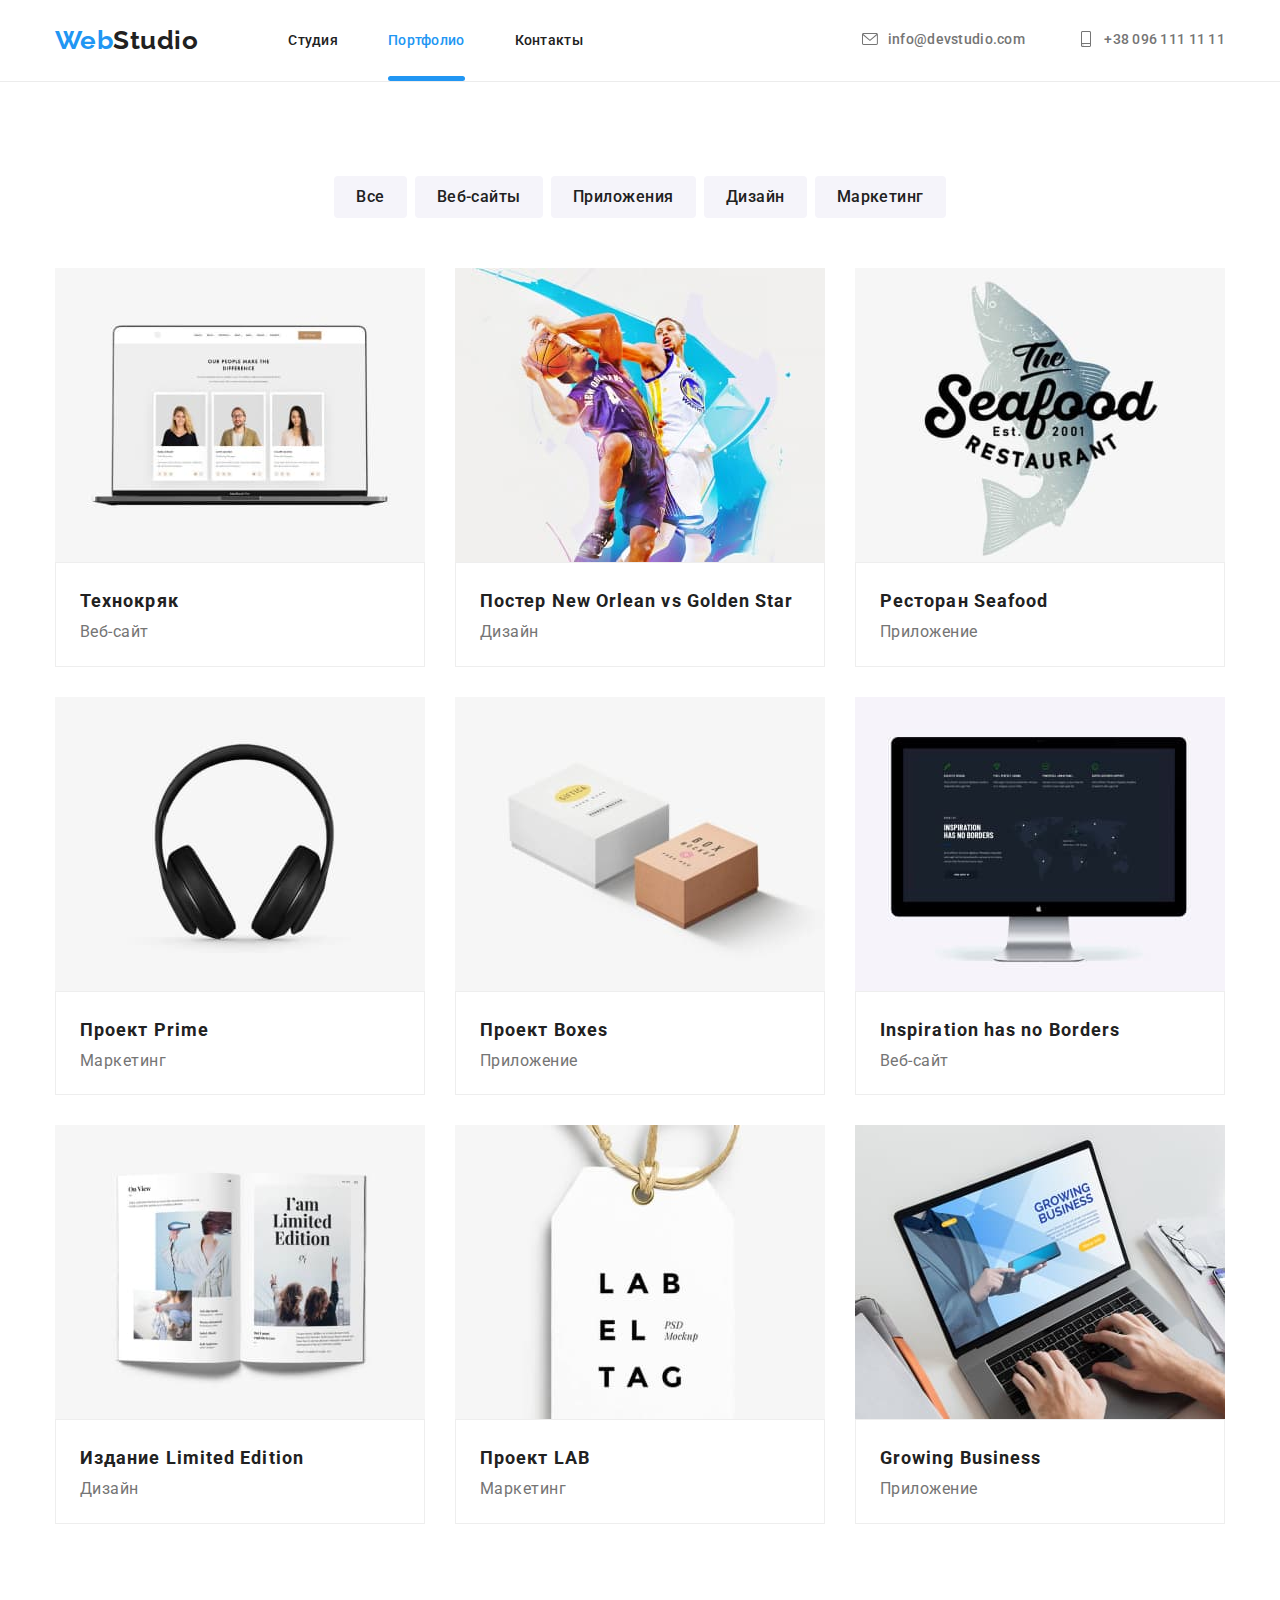
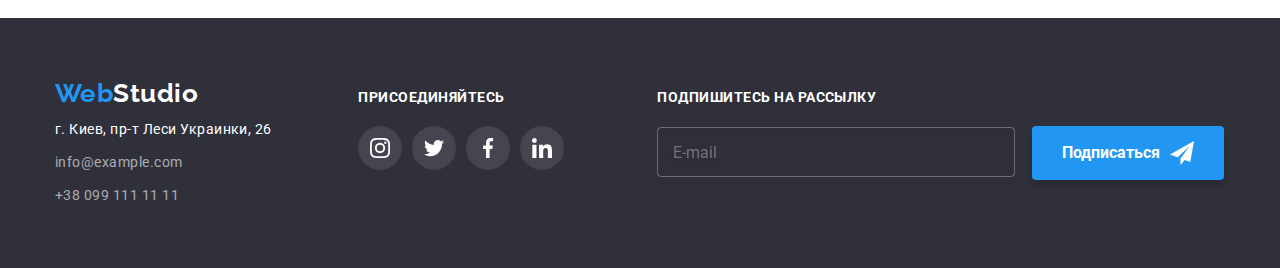
==== portfolio.html @ 8d682a28 "added files from hm-07" ====
<!DOCTYPE html>
<html lang="ru">
  <head>
    <meta charset="UTF-8" />
    <meta name="viewport" content="width=device-width, initial-scale=1.0" />
    <title>Портфолио</title>
    <link rel="stylesheet" href="https://cdnjs.cloudflare.com/ajax/libs/modern-normalize/1.0.0/modern-normalize.css" />
    <link
      href="https://fonts.googleapis.com/css2?family=Raleway:wght@700&family=Roboto:wght@400;500;700;900&display=swap"
      rel="stylesheet"
    />
    <link rel="stylesheet" href="./css/portfolio.min.css" />
  </head>
  <body>
    <!--HEADER-->
    <header class="header">
      <div class="container">
        <nav class="nav">
          <a class="logo link" href="./index.html" aria-label="WebStudio">
            <span class="logo-web" lang="en">Web</span><span class="logo-studio-dark" lang="en">Studio</span></a
          >
          <ul class="nav-list">
            <li class="nav-list-item list"><a class="nav-list-link link" href="./index.html">Студия</a></li>
            <li class="nav-list-item list">
              <a class="nav-list-link link streampage" href="./portfolio.html">Портфолио</a>
            </li>
            <li class="nav-list-item list"><a class="nav-list-link link" href="">Контакты</a></li>
          </ul>
        </nav>
        <address class="address">
          <a class="header-address-link link" href="mailto:info@devstudio.com"
            ><svg class="address-icon">
              <use href="./images/sprite.svg#envelope"></use>
            </svg>
            info@devstudio.com
          </a>
          <a class="header-address-link link" href="tel:+380961111111">
            <svg class="address-icon">
              <use href="./images/sprite.svg#smartphone"></use>
            </svg>
            +38 096 111 11 11
          </a>
        </address>
      </div>
    </header>
    <!--MAIN-->
    <main>
      <section class="projects section">
        <div class="container">
          <h1 class="hidden">Projects-main</h1>
          <h2 class="hidden">Project-btns</h2>
          <ul class="projects-filter-list">
            <li class="projects-btn-list-item list"><button class="projects-btn">Все</button></li>
            <li class="projects-btn-list-item list"><button class="projects-btn">Веб-сайты</button></li>
            <li class="projects-btn-list-item list"><button class="projects-btn">Приложения</button></li>
            <li class="projects-btn-list-item list"><button class="projects-btn">Дизайн</button></li>
            <li class="projects-btn-list-item list"><button class="projects-btn">Маркетинг</button></li>
          </ul>
          <h2 class="hidden">Projects</h2>
          <ul class="projects-list">
            <li class="projects-list-item list">
              <div class="projects-wrapper">
                <img class="projects-img" src="./images/projects/laptop.jpg" alt="ноутбук с открытым сайтом" width="370" height="294" />
                <p class="projects-overlay">
                  Технокряк это современная площадка распространения коронавируса. Компании используют эту платформу для цифрового шпионажа
                  и атак на защищённые сервера конкурентов
                </p>
              </div>
              <div class="projects-list-description">
                <h3 class="projects-title">Технокряк</h3>
                <p class="projects-text">Веб-сайт</p>
              </div>
            </li>
            <li class="projects-list-item list">
              <div class="projects-wrapper">
                <img
                  class="projects-img"
                  src="./images/projects/poster.jpg"
                  alt="Постер Новый Орлеан против Голдэн Стар"
                  width="370"
                  height="294"
                />
                <p class="projects-overlay">
                  Технокряк это современная площадка распространения коронавируса. Компании используют эту платформу для цифрового шпионажа
                  и атак на защищённые сервера конкурентов
                </p>
              </div>
              <div class="projects-list-description">
                <h3 class="projects-title">Постер <span lang="en">New Orlean vs Golden Star</span></h3>
                <p class="projects-text">Дизайн</p>
              </div>
            </li>
            <li class="projects-list-item list">
              <div class="projects-wrapper">
                <img class="projects-img" src="./images/projects/seafood.jpg" alt="эмблема ресторана" width="370" height="294" />
                <p class="projects-overlay">
                  Технокряк это современная площадка распространения коронавируса. Компании используют эту платформу для цифрового шпионажа
                  и атак на защищённые сервера конкурентов
                </p>
              </div>
              <div class="projects-list-description">
                <h3 class="projects-title">Ресторан <span lang="en">Seafood</span></h3>
                <p class="projects-text">Приложение</p>
              </div>
            </li>
            <li class="projects-list-item list">
              <div class="projects-wrapper">
                <img
                  class="projects-img"
                  src="./images/projects/earphones.jpg"
                  alt="изображение черных наушников"
                  width="370"
                  height="294"
                />
                <p class="projects-overlay">
                  Технокряк это современная площадка распространения коронавируса. Компании используют эту платформу для цифрового шпионажа
                  и атак на защищённые сервера конкурентов
                </p>
              </div>
              <div class="projects-list-description">
                <h3 class="projects-title">Проект <span lang="en">Prime</span></h3>
                <p class="projects-text">Маркетинг</p>
              </div>
            </li>
            <li class="projects-list-item list">
              <div class="projects-wrapper">
                <img class="projects-img" src="./images/projects/boxes.jpg" alt="изображение двух коробочек" width="370" height="294" />
                <p class="projects-overlay">
                  Технокряк это современная площадка распространения коронавируса. Компании используют эту платформу для цифрового шпионажа
                  и атак на защищённые сервера конкурентов
                </p>
              </div>
              <div class="projects-list-description">
                <h3 class="projects-title">Проект <span lang="en">Boxes</span></h3>
                <p class="projects-text">Приложение</p>
              </div>
            </li>
            <li class="projects-list-item list">
              <div class="projects-wrapper">
                <img class="projects-img" src="./images/projects/imac.jpg" alt=" АйМак с открытым сайтом" width="370" height="294" />
                <p class="projects-overlay">
                  Технокряк это современная площадка распространения коронавируса. Компании используют эту платформу для цифрового шпионажа
                  и атак на защищённые сервера конкурентов
                </p>
              </div>
              <div class="projects-list-description">
                <h3 class="projects-title" lang="en">Inspiration has no Borders</h3>
                <p class="projects-text">Веб-сайт</p>
              </div>
            </li>
            <li class="projects-list-item list">
              <div class="projects-wrapper">
                <img
                  class="projects-img"
                  src="./images/projects/magazine.jpg"
                  alt="Журнал лимитированного издания"
                  width="370"
                  height="294"
                />
                <p class="projects-overlay">
                  Технокряк это современная площадка распространения коронавируса. Компании используют эту платформу для цифрового шпионажа
                  и атак на защищённые сервера конкурентов
                </p>
              </div>
              <div class="projects-list-description">
                <h3 class="projects-title">Издание <span lang="en">Limited Edition</span></h3>
                <p class="projects-text">Дизайн</p>
              </div>
            </li>
            <li class="projects-list-item list">
              <div class="projects-wrapper">
                <img class="projects-img" src="./images/projects/lablabel.jpg" alt="этикетка проекта ЛАБ" width="370" height="294" />
                <p class="projects-overlay">
                  Технокряк это современная площадка распространения коронавируса. Компании используют эту платформу для цифрового шпионажа
                  и атак на защищённые сервера конкурентов
                </p>
              </div>
              <div class="projects-list-description">
                <h3 class="projects-title">Проект <span lang="en">LAB</span></h3>
                <p class="projects-text">Маркетинг</p>
              </div>
            </li>
            <li class="projects-list-item list">
              <div class="projects-wrapper">
                <img class="projects-img" src="./images/projects/macbook.jpg" alt="Макбук с рабочим сайтом" width="370" height="294" />
                <p class="projects-overlay">
                  Технокряк это современная площадка распространения коронавируса. Компании используют эту платформу для цифрового шпионажа
                  и атак на защищённые сервера конкурентов
                </p>
              </div>
              <div class="projects-list-description">
                <h3 class="projects-title" lang="en">Growing Business</h3>
                <p class="projects-text">Приложение</p>
              </div>
            </li>
          </ul>
        </div>
      </section>
    </main>
    <!--FOOTER-->
    <footer class="footer">
      <div class="container">
        <div class="contacts-container">
          <a class="logo link" href="./index.html" aria-label="WebStudio"
            ><span class="logo-web" lang="en">Web</span><span class="logo-studio-white" lang="en">Studio</span></a
          >
          <address class="footer-address">
            <a class="maps link" href="https://goo.gl/maps/Md6FdoPtB2Z3rGs89" target="_blank">г. Киев, пр-т Леси Украинки, 26</a>
            <a class="footer-mail-link link" href="mailto:info@example.com">info@example.com</a>
            <a class="footer-tel-link link" href="tel:+380991111111">+38 099 111 11 11</a>
          </address>
        </div>
        <div class="footer-social-container">
          <h3 class="social-list-title">присоединяйтесь</h3>
          <ul class="social-list list">
            <li class="social-list-item">
              <a class="social-list-link link" href="https://www.instagram.com"
                ><svg class="social-icon">
                  <use href="./images/sprite.svg#instagram"></use>
                </svg>
              </a>
            </li>
            <li class="social-list-item">
              <a class="social-list-link link" href="https://twitter.com"
                ><svg class="social-icon">
                  <use href="./images/sprite.svg#twitter"></use>
                </svg>
              </a>
            </li>
            <li class="social-list-item">
              <a class="social-list-link link" href="https://facebook.com"
                ><svg class="social-icon">
                  <use href="./images/sprite.svg#facebook"></use>
                </svg>
              </a>
            </li>
            <li class="social-list-item">
              <a class="social-list-link link" href="https://www.linkedin.com"
                ><svg class="social-icon">
                  <use href="./images/sprite.svg#linkedin"></use>
                </svg>
              </a>
            </li>
          </ul>
        </div>
        <div class="sign-to-news">
          <form class="sign-form" action="#" method="get">
            <label class="sign-label" for="sign-input">Подпишитесь на рассылку</label>
            <input type="email" class="sign-input" name="email" placeholder="E-mail" id="sign-input">
            <button class="sign-btn" type="submit">Подписаться</button></form>
        </div>
      </div>
    </footer>
  </body>
</html>
---- css/portfolio.min.css ----
.visually-hidden{position:absolute !important;clip:rect(1px 1px 1px 1px);clip:rect(1px, 1px, 1px, 1px);padding:0 !important;border:0 !important;height:1px !important;width:1px !important;overflow:hidden}.social-list-link{display:flex;align-items:center;justify-content:center}.footer .contacts-container,.footer-address{display:flex;flex-direction:column}*,*::before,*::after{margin:0;padding:0}body{font-family:"roboto",serif;font-style:normal;letter-spacing:0.03em}.section{padding:94px 0}img{display:block}.list{list-style:none}.link{text-decoration:none}.hidden{display:none}.container{width:1200px;padding:0 15px;margin:0 auto}.header .container{display:flex;align-items:center}.footer .container{display:flex;align-items:baseline}.logo{font-family:"raleway",sans-serif;font-weight:700;font-size:26px;line-height:1.192;margin-right:90px}.logo-web{color:#2196f3}.logo-studio-dark{color:#212121}.logo-studio-white{color:#fff}.footer .logo{margin-bottom:20px}.projects-filter-list{display:flex;justify-content:center;margin-bottom:50px}.projects-btn{font-family:Roboto;font-style:normal;font-weight:500;font-size:16px;line-height:1.625;text-align:center;letter-spacing:0.03em;color:#212121;background-color:#f5f4fa;border-radius:4px;border-color:transparent;padding:6px 20px;transition:background-color 250ms cubic-bezier(0.4, 0, 0.2, 1),color 250ms cubic-bezier(0.4, 0, 0.2, 1);cursor:pointer}.projects-btn:hover,.projects-btn:focus{color:#fff;background-color:#2196f3;box-shadow:0px 3px 1px rgba(0,0,0,0.1),0px 1px 2px rgba(0,0,0,0.08),0px 2px 2px rgba(0,0,0,0.12);border-color:transparent}.projects-btn-list-item:not(:last-child){margin-right:8px}.social-list{display:flex;justify-content:space-between}.social-list-link{width:44px;height:44px;border-radius:50%;transition:background-color 250ms cubic-bezier(0.4, 0, 0.2, 1)}.social-list-link:hover,.social-list-link:focus{background-color:#2196f3}.social-icon{fill:#afb1b8;width:20px;height:20px;transition:fill 250ms cubic-bezier(0.4, 0, 0.2, 1)}.social-list-link:hover .social-icon,.social-list-link:focus .social-icon{fill:#fff}.header{padding:25px 00;border-bottom:1px solid #ececec}.header-address-link{display:inline-flex;align-items:center;color:#757575;transition:color 250ms cubic-bezier(0.4, 0, 0.2, 1)}.header-address-link:first-child{margin-right:50px}.header-address-link:hover,.header-address-link:focus{color:#2196f3}.nav{display:flex;align-items:center}.nav-list{display:flex}.nav-list-link{position:relative;font-weight:500;font-size:14px;line-height:1.142;letter-spacing:0.02em;color:#212121;transition:color 250ms cubic-bezier(0.4, 0, 0.2, 1)}.nav-list-link:hover,.nav-list-link:focus{color:#2196f3}.nav-list-item:not(:last-child){margin-right:50px}.streampage{color:#2196f3}.streampage::after{position:absolute;bottom:-33px;content:"";display:block;height:5px;width:100%;background-color:#2196f3;border-radius:4px}.address{font-style:normal;font-weight:500;font-size:14px;line-height:1.142;letter-spacing:0.02em}.address-icon{fill:#757575;width:16px;height:16px;margin-right:10px;transition:fill 250ms cubic-bezier(0.4, 0, 0.2, 1)}.header-address-link:hover .address-icon,.header-address-link:focus .address-icon{fill:#2196f3}.header .address{margin-left:auto}.projects-list{display:flex;flex-wrap:wrap}.projects-list-item:not(:nth-child(3n+3)){margin-right:30px}.projects-list-item:not(:nth-last-child(-n+3)){margin-bottom:30px}.projects-list-item:hover,.projects-list-item:focus{box-shadow:0px 1px 1px rgba(0,0,0,0.12),0px 4px 4px rgba(0,0,0,0.06),1px 4px 6px rgba(0,0,0,0.16)}.projects-list-description{border:1px solid #eeeeee;box-sizing:border-box;padding:20px 24px;background-color:#fff}.projects-wrapper{position:relative;overflow:hidden}.projects-overlay{position:absolute;left:0;top:0;transform:translatey(100%);width:100%;height:100%;padding:63px 24px;background:rgba(33,150,243,0.9);transition:transform 250ms cubic-bezier(0.4, 0, 0.2, 1);font-weight:400;font-size:18px;line-height:1.55;color:#fff}.projects-list-item:hover .projects-overlay{transform:translatey(0)}.projects-title{font-weight:700;font-size:18px;line-height:2;letter-spacing:0.06em;color:#212121}.projects-text{font-weight:400;font-size:16px;line-height:1.667;color:#757575}.footer{padding:60px 0;background-color:#2f303a}.footer .contacts-container{margin-right:70px}.footer .link:not(:last-child){margin-bottom:9px}.footer-mail-link,.footer-tel-link{font-style:normal;font-weight:400;font-size:14px;line-height:1.714;color:rgba(255,255,255,0.6)}.maps{font-style:normal;font-weight:400;font-size:14px;line-height:1.714;color:#fff}.social-list-title{font-weight:700;font-size:14px;line-height:1.14;text-transform:uppercase;color:#fff;margin-bottom:20px}.footer-social-container .social-list-item:not(:last-child){margin-right:10px}.footer-social-container .social-list-link{background-color:rgba(255,255,255,0.1)}.footer-social-container .social-list-link:hover,.footer-social-container .social-list-link:focus{background-color:#2196f3}.footer-social-container .social-icon{fill:#fff}.sign-to-news{margin-left:93px}.sign-label{margin-bottom:20px;display:block;font-weight:700;font-size:14px;line-height:1.14;text-transform:uppercase;color:#fff}.sign-input{margin-right:12px;padding:15px;width:358px;height:50px;color:#fff;background-color:transparent;border:1px solid rgba(255,255,255,0.3);box-sizing:border-box;filter:drop-shadow(0px 4px 4px rgba(0,0,0,0.15));border-radius:4px}.sign-btn{display:inline-flex;align-items:center;padding:10px 28px;font-weight:700;font-size:16px;line-height:1.87;color:#fff;background:#2196f3;box-shadow:0px 4px 4px rgba(0,0,0,0.15);border-radius:4px;border-color:transparent}.sign-btn::after{margin-left:10px;content:"";display:inline-block;width:24px;height:24px;background-image:url(../images/svg/icon-send.svg);background-repeat:no-repeat;background-position:center;background-size:cover}
/*# sourceMappingURL=portfolio.min.css.map */
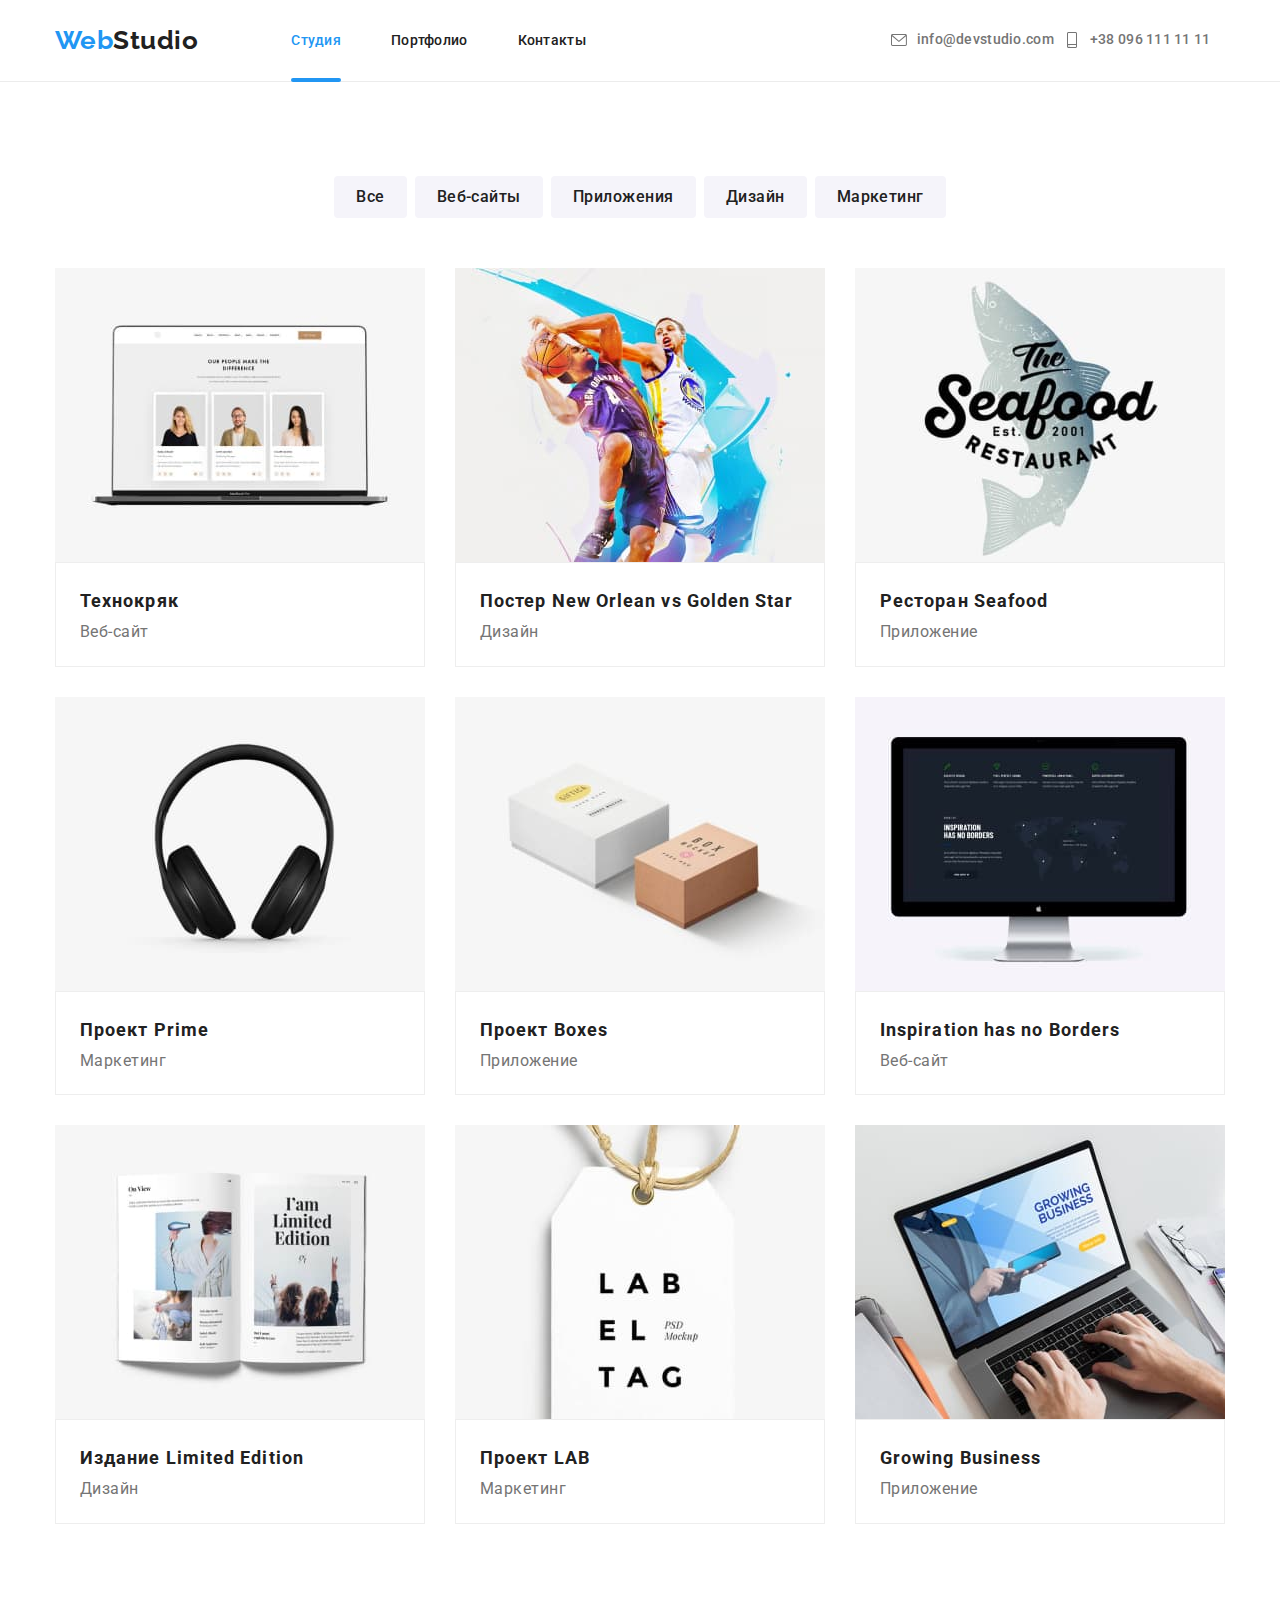
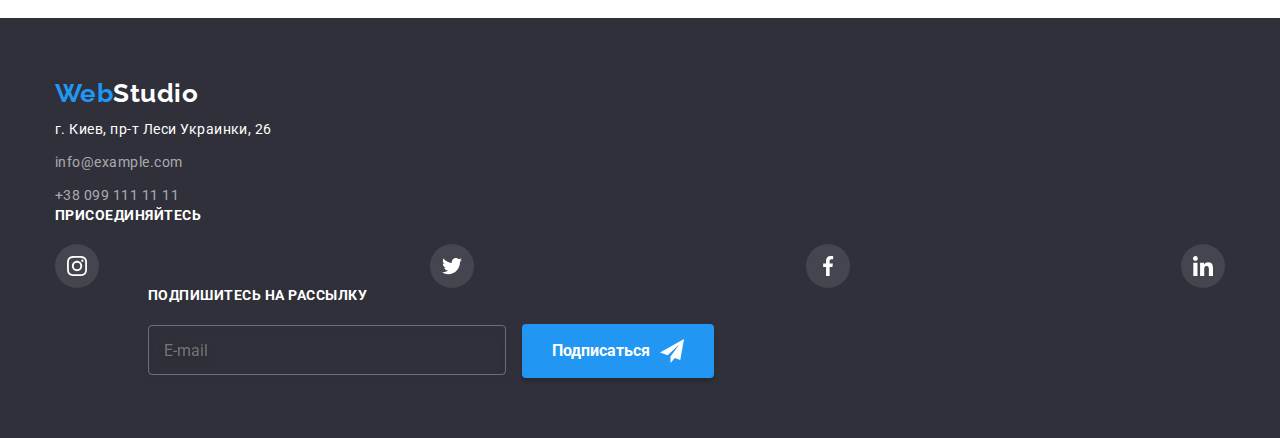
==== commit ee229cce: "header added to the portfolio(changed bg-color + z-index)" ====
--- a/portfolio.html
+++ b/portfolio.html
@@ -15,32 +15,38 @@
     <!--HEADER-->
     <header class="header">
       <div class="container">
-        <nav class="nav">
           <a class="logo link" href="./index.html" aria-label="WebStudio">
-            <span class="logo-web" lang="en">Web</span><span class="logo-studio-dark" lang="en">Studio</span></a
-          >
-          <ul class="nav-list">
-            <li class="nav-list-item list"><a class="nav-list-link link" href="./index.html">Студия</a></li>
-            <li class="nav-list-item list">
-              <a class="nav-list-link link streampage" href="./portfolio.html">Портфолио</a>
-            </li>
-            <li class="nav-list-item list"><a class="nav-list-link link" href="">Контакты</a></li>
-          </ul>
-        </nav>
-        <address class="address">
-          <a class="header-address-link link" href="mailto:info@devstudio.com"
-            ><svg class="address-icon">
-              <use href="./images/sprite.svg#envelope"></use>
+            <span class="logo-web" lang="en">Web</span><span class="logo-studio-dark" lang="en">Studio</span>
+          </a>
+          <button class="menu-button" type="button" data-menu-button>
+            <svg width="24" height="24" aria-label="переключатель мобильного меню">
+              <use class="icon-cross" href="./images/sprite.svg#icon-cros"></use>
+              <use class="icon-burger" href="./images/sprite.svg#icon-burger"></use>
             </svg>
-            info@devstudio.com
-          </a>
-          <a class="header-address-link link" href="tel:+380961111111">
-            <svg class="address-icon">
-              <use href="./images/sprite.svg#smartphone"></use>
-            </svg>
-            +38 096 111 11 11
-          </a>
-        </address>
+          </button>
+          <div class="nav-menu" data-menu>
+            <nav class="nav">
+            <ul class="nav-list">
+              <li class="nav-list-item list"><a class="nav-list-link link streampage" href="./index.html">Студия</a></li>
+              <li class="nav-list-item list"><a class="nav-list-link link" href="./portfolio.html">Портфолио</a></li>
+              <li class="nav-list-item list"><a class="nav-list-link link" href="">Контакты</a></li>
+            </ul>
+          </nav>
+          <address class="address">
+            <a class="header-address-link link" href="mailto:info@devstudio.com"
+              ><svg class="address-icon">
+                <use href="./images/sprite.svg#envelope"></use>
+              </svg>
+              info@devstudio.com
+            </a>
+            <a class="header-address-link link" href="tel:+380961111111">
+              <svg class="address-icon">
+                <use href="./images/sprite.svg#smartphone"></use>
+              </svg>
+              +38 096 111 11 11
+            </a>
+          </address>
+          </div>
       </div>
     </header>
     <!--MAIN-->
@@ -251,5 +257,6 @@
         </div>
       </div>
     </footer>
+    <script src="./js/header-menu.js"></script>
   </body>
 </html>
--- a/css/portfolio.min.css
+++ b/css/portfolio.min.css
@@ -1,2 +1,2 @@
-.visually-hidden{position:absolute !important;clip:rect(1px 1px 1px 1px);clip:rect(1px, 1px, 1px, 1px);padding:0 !important;border:0 !important;height:1px !important;width:1px !important;overflow:hidden}.social-list-link{display:flex;align-items:center;justify-content:center}.footer .contacts-container,.footer-address{display:flex;flex-direction:column}*,*::before,*::after{margin:0;padding:0}body{font-family:"roboto",serif;font-style:normal;letter-spacing:0.03em}.section{padding:94px 0}img{display:block}.list{list-style:none}.link{text-decoration:none}.hidden{display:none}.container{width:1200px;padding:0 15px;margin:0 auto}.header .container{display:flex;align-items:center}.footer .container{display:flex;align-items:baseline}.logo{font-family:"raleway",sans-serif;font-weight:700;font-size:26px;line-height:1.192;margin-right:90px}.logo-web{color:#2196f3}.logo-studio-dark{color:#212121}.logo-studio-white{color:#fff}.footer .logo{margin-bottom:20px}.projects-filter-list{display:flex;justify-content:center;margin-bottom:50px}.projects-btn{font-family:Roboto;font-style:normal;font-weight:500;font-size:16px;line-height:1.625;text-align:center;letter-spacing:0.03em;color:#212121;background-color:#f5f4fa;border-radius:4px;border-color:transparent;padding:6px 20px;transition:background-color 250ms cubic-bezier(0.4, 0, 0.2, 1),color 250ms cubic-bezier(0.4, 0, 0.2, 1);cursor:pointer}.projects-btn:hover,.projects-btn:focus{color:#fff;background-color:#2196f3;box-shadow:0px 3px 1px rgba(0,0,0,0.1),0px 1px 2px rgba(0,0,0,0.08),0px 2px 2px rgba(0,0,0,0.12);border-color:transparent}.projects-btn-list-item:not(:last-child){margin-right:8px}.social-list{display:flex;justify-content:space-between}.social-list-link{width:44px;height:44px;border-radius:50%;transition:background-color 250ms cubic-bezier(0.4, 0, 0.2, 1)}.social-list-link:hover,.social-list-link:focus{background-color:#2196f3}.social-icon{fill:#afb1b8;width:20px;height:20px;transition:fill 250ms cubic-bezier(0.4, 0, 0.2, 1)}.social-list-link:hover .social-icon,.social-list-link:focus .social-icon{fill:#fff}.header{padding:25px 00;border-bottom:1px solid #ececec}.header-address-link{display:inline-flex;align-items:center;color:#757575;transition:color 250ms cubic-bezier(0.4, 0, 0.2, 1)}.header-address-link:first-child{margin-right:50px}.header-address-link:hover,.header-address-link:focus{color:#2196f3}.nav{display:flex;align-items:center}.nav-list{display:flex}.nav-list-link{position:relative;font-weight:500;font-size:14px;line-height:1.142;letter-spacing:0.02em;color:#212121;transition:color 250ms cubic-bezier(0.4, 0, 0.2, 1)}.nav-list-link:hover,.nav-list-link:focus{color:#2196f3}.nav-list-item:not(:last-child){margin-right:50px}.streampage{color:#2196f3}.streampage::after{position:absolute;bottom:-33px;content:"";display:block;height:5px;width:100%;background-color:#2196f3;border-radius:4px}.address{font-style:normal;font-weight:500;font-size:14px;line-height:1.142;letter-spacing:0.02em}.address-icon{fill:#757575;width:16px;height:16px;margin-right:10px;transition:fill 250ms cubic-bezier(0.4, 0, 0.2, 1)}.header-address-link:hover .address-icon,.header-address-link:focus .address-icon{fill:#2196f3}.header .address{margin-left:auto}.projects-list{display:flex;flex-wrap:wrap}.projects-list-item:not(:nth-child(3n+3)){margin-right:30px}.projects-list-item:not(:nth-last-child(-n+3)){margin-bottom:30px}.projects-list-item:hover,.projects-list-item:focus{box-shadow:0px 1px 1px rgba(0,0,0,0.12),0px 4px 4px rgba(0,0,0,0.06),1px 4px 6px rgba(0,0,0,0.16)}.projects-list-description{border:1px solid #eeeeee;box-sizing:border-box;padding:20px 24px;background-color:#fff}.projects-wrapper{position:relative;overflow:hidden}.projects-overlay{position:absolute;left:0;top:0;transform:translatey(100%);width:100%;height:100%;padding:63px 24px;background:rgba(33,150,243,0.9);transition:transform 250ms cubic-bezier(0.4, 0, 0.2, 1);font-weight:400;font-size:18px;line-height:1.55;color:#fff}.projects-list-item:hover .projects-overlay{transform:translatey(0)}.projects-title{font-weight:700;font-size:18px;line-height:2;letter-spacing:0.06em;color:#212121}.projects-text{font-weight:400;font-size:16px;line-height:1.667;color:#757575}.footer{padding:60px 0;background-color:#2f303a}.footer .contacts-container{margin-right:70px}.footer .link:not(:last-child){margin-bottom:9px}.footer-mail-link,.footer-tel-link{font-style:normal;font-weight:400;font-size:14px;line-height:1.714;color:rgba(255,255,255,0.6)}.maps{font-style:normal;font-weight:400;font-size:14px;line-height:1.714;color:#fff}.social-list-title{font-weight:700;font-size:14px;line-height:1.14;text-transform:uppercase;color:#fff;margin-bottom:20px}.footer-social-container .social-list-item:not(:last-child){margin-right:10px}.footer-social-container .social-list-link{background-color:rgba(255,255,255,0.1)}.footer-social-container .social-list-link:hover,.footer-social-container .social-list-link:focus{background-color:#2196f3}.footer-social-container .social-icon{fill:#fff}.sign-to-news{margin-left:93px}.sign-label{margin-bottom:20px;display:block;font-weight:700;font-size:14px;line-height:1.14;text-transform:uppercase;color:#fff}.sign-input{margin-right:12px;padding:15px;width:358px;height:50px;color:#fff;background-color:transparent;border:1px solid rgba(255,255,255,0.3);box-sizing:border-box;filter:drop-shadow(0px 4px 4px rgba(0,0,0,0.15));border-radius:4px}.sign-btn{display:inline-flex;align-items:center;padding:10px 28px;font-weight:700;font-size:16px;line-height:1.87;color:#fff;background:#2196f3;box-shadow:0px 4px 4px rgba(0,0,0,0.15);border-radius:4px;border-color:transparent}.sign-btn::after{margin-left:10px;content:"";display:inline-block;width:24px;height:24px;background-image:url(../images/svg/icon-send.svg);background-repeat:no-repeat;background-position:center;background-size:cover}
+.visually-hidden{position:absolute !important;clip:rect(1px 1px 1px 1px);clip:rect(1px, 1px, 1px, 1px);padding:0 !important;border:0 !important;height:1px !important;width:1px !important;overflow:hidden}.social-list-link{display:flex;align-items:center;justify-content:center}.footer .contacts-container,.footer-address{display:flex;flex-direction:column}*,*::before,*::after{margin:0;padding:0}body{font-family:"roboto",serif;font-style:normal;letter-spacing:0.03em}.section{padding:94px 0}img{display:block}.list{list-style:none}.link{text-decoration:none}.hidden{display:none}.container{padding:0 15px;margin:0 auto}@media screen and (min-width: 480px){.container{width:480px}}@media screen and (min-width: 768px){.container{width:768px}.header .container{display:flex;align-items:center}}@media screen and (min-width: 1200px){.container{width:1200px}}.logo{font-family:"raleway",sans-serif;font-weight:700;font-size:26px;line-height:1.192}@media screen and (min-width: 1200px){.logo{margin-right:93px}}@media screen and (max-width: 1199px){.logo{margin-right:80px}}.logo-web{color:#2196f3}.logo-studio-dark{color:#212121}.logo-studio-white{color:#fff}.footer .logo{margin-bottom:20px}.projects-filter-list{display:flex;justify-content:center;margin-bottom:50px}.projects-btn{font-family:Roboto;font-style:normal;font-weight:500;font-size:16px;line-height:1.625;text-align:center;letter-spacing:0.03em;color:#212121;background-color:#f5f4fa;border-radius:4px;border-color:transparent;padding:6px 20px;transition:background-color 250ms cubic-bezier(0.4, 0, 0.2, 1),color 250ms cubic-bezier(0.4, 0, 0.2, 1);cursor:pointer}.projects-btn:hover,.projects-btn:focus{color:#fff;background-color:#2196f3;box-shadow:0px 3px 1px rgba(0,0,0,0.1),0px 1px 2px rgba(0,0,0,0.08),0px 2px 2px rgba(0,0,0,0.12);border-color:transparent}.projects-btn-list-item:not(:last-child){margin-right:8px}.social-list{display:flex;justify-content:space-between}.social-list-link{width:44px;height:44px;border-radius:50%;transition:background-color 250ms cubic-bezier(0.4, 0, 0.2, 1)}.social-list-link:hover,.social-list-link:focus{background-color:#2196f3}.social-icon{fill:#afb1b8;width:20px;height:20px;transition:fill 250ms cubic-bezier(0.4, 0, 0.2, 1)}.social-list-link:hover .social-icon,.social-list-link:focus .social-icon{fill:#fff}.header{position:relative;border-bottom:1px solid #ececec}.header .container{display:flex;align-items:center}@media screen and (max-width: 767px){.header .container{justify-content:space-between;padding-top:10px;padding-bottom:10px}}.header-address-link{display:flex;color:#757575;transition:color 250ms cubic-bezier(0.4, 0, 0.2, 1)}@media screen and (max-width: 767px){.header-address-link{align-items:center}.header-address-link:first-child{margin-bottom:16px}}.header-address-link:hover,.header-address-link:focus{color:#2196f3}@media screen and (min-width: 768px) and (max-width: 1199px){.header .container{padding-top:21px;padding-bottom:21px}.header-address-link:first-child{margin-bottom:10px}.address{margin-left:80px;font-size:12px;line-height:1.16}.nav-list-link{font-size:14px;line-height:1.14}.streampage::after{bottom:-35px}}@media screen and (min-width: 1200px){.header .container{padding-top:25px;padding-bottom:25px}.header-address-link:not(:last-child){margin-right:10px}.streampage::after{bottom:-33px}.address{margin-left:305px;display:flex;font-size:14px;line-height:1.14}}@media screen and (max-width: 767px){.menu-button{display:flex;align-items:center;justify-content:center;width:40px;height:40px;border:none;background-color:transparent}.menu-button .icon-cross{display:none;transition:fill 250ms cubic-bezier(0.4, 0, 0.2, 1)}.menu-button.is-open .icon-cross{display:block}.menu-button.is-open .icon-burger{display:none}.menu-button:hover .icon-cross,.menu-button:focus .icon-cross,.menu-button:hover .icon-burger,.menu-button:focus .icon-burger{fill:#2196f3}.icon-burger{transition:fill 250ms cubic-bezier(0.4, 0, 0.2, 1)}.nav-menu{position:absolute;left:0;top:calc(100% + 1px);width:100%;display:none;align-items:center;flex-direction:column;padding:60px 0;background-color:#fff;box-shadow:0px 4px 8px rgba(0,0,0,0.04),0px 2px 4px rgba(0,0,0,0.08),0px 1px 3px rgba(0,0,0,0.16);z-index:999}.is-open{display:flex}}.nav-list-link{display:inline-block;font-weight:500;letter-spacing:0.02em;color:#212121;transition:color 250ms cubic-bezier(0.4, 0, 0.2, 1)}@media screen and (max-width: 767px){.nav-list-link{font-size:18px;line-height:1.16}}.nav-list-link:hover,.nav-list-link:focus{color:#2196f3}@media screen and (max-width: 767px){.nav-list{margin-bottom:60px}.nav-list-item{text-align:center}.nav-list-item:not(:last-child){margin-bottom:40px}}.streampage{position:relative;color:#2196f3}.streampage::after{position:absolute;content:"";display:block;height:4px;width:100%;background-color:#2196f3;border-radius:4px}@media screen and (max-width: 767px){.streampage::after{bottom:-8px}}.address{font-style:normal;font-weight:500;letter-spacing:0.02em}@media screen and (max-width: 767px){.address{font-size:18px;line-height:1.16}}.address-icon{fill:#757575;width:16px;height:16px;margin-right:10px;transition:fill 250ms cubic-bezier(0.4, 0, 0.2, 1)}.header-address-link:hover .address-icon,.header-address-link:focus .address-icon{fill:#2196f3}@media screen and (min-width: 768px){.menu-button{display:none}.nav-menu{display:flex;align-items:center}.nav-list{display:flex}.nav-list-item:not(:last-child){margin-right:50px}.nav-list-link{font-size:14px;line-height:1.14}}.projects-list{display:flex;flex-wrap:wrap}.projects-list-item:not(:nth-child(3n+3)){margin-right:30px}.projects-list-item:not(:nth-last-child(-n+3)){margin-bottom:30px}.projects-list-item:hover,.projects-list-item:focus{box-shadow:0px 1px 1px rgba(0,0,0,0.12),0px 4px 4px rgba(0,0,0,0.06),1px 4px 6px rgba(0,0,0,0.16)}.projects-list-description{border:1px solid #eeeeee;box-sizing:border-box;padding:20px 24px;background-color:#fff}.projects-wrapper{position:relative;overflow:hidden}.projects-overlay{position:absolute;left:0;top:0;transform:translatey(100%);width:100%;height:100%;padding:63px 24px;background:rgba(33,150,243,0.9);transition:transform 250ms cubic-bezier(0.4, 0, 0.2, 1);font-weight:400;font-size:18px;line-height:1.55;color:#fff}.projects-list-item:hover .projects-overlay{transform:translatey(0)}.projects-title{font-weight:700;font-size:18px;line-height:2;letter-spacing:0.06em;color:#212121}.projects-text{font-weight:400;font-size:16px;line-height:1.667;color:#757575}.footer{padding:60px 0;background-color:#2f303a}.footer .contacts-container{margin-right:70px}.footer .link:not(:last-child){margin-bottom:9px}.footer-mail-link,.footer-tel-link{font-style:normal;font-weight:400;font-size:14px;line-height:1.714;color:rgba(255,255,255,0.6)}.maps{font-style:normal;font-weight:400;font-size:14px;line-height:1.714;color:#fff}.social-list-title{font-weight:700;font-size:14px;line-height:1.14;text-transform:uppercase;color:#fff;margin-bottom:20px}.footer-social-container .social-list-item:not(:last-child){margin-right:10px}.footer-social-container .social-list-link{background-color:rgba(255,255,255,0.1)}.footer-social-container .social-list-link:hover,.footer-social-container .social-list-link:focus{background-color:#2196f3}.footer-social-container .social-icon{fill:#fff}.sign-to-news{margin-left:93px}.sign-label{margin-bottom:20px;display:block;font-weight:700;font-size:14px;line-height:1.14;text-transform:uppercase;color:#fff}.sign-input{margin-right:12px;padding:15px;width:358px;height:50px;color:#fff;background-color:transparent;border:1px solid rgba(255,255,255,0.3);box-sizing:border-box;filter:drop-shadow(0px 4px 4px rgba(0,0,0,0.15));border-radius:4px}.sign-btn{display:inline-flex;align-items:center;padding:10px 28px;font-weight:700;font-size:16px;line-height:1.87;color:#fff;background:#2196f3;box-shadow:0px 4px 4px rgba(0,0,0,0.15);border-radius:4px;border-color:transparent}.sign-btn::after{margin-left:10px;content:"";display:inline-block;width:24px;height:24px;background-image:url(../images/svg/icon-send.svg);background-repeat:no-repeat;background-position:center;background-size:cover}
 /*# sourceMappingURL=portfolio.min.css.map */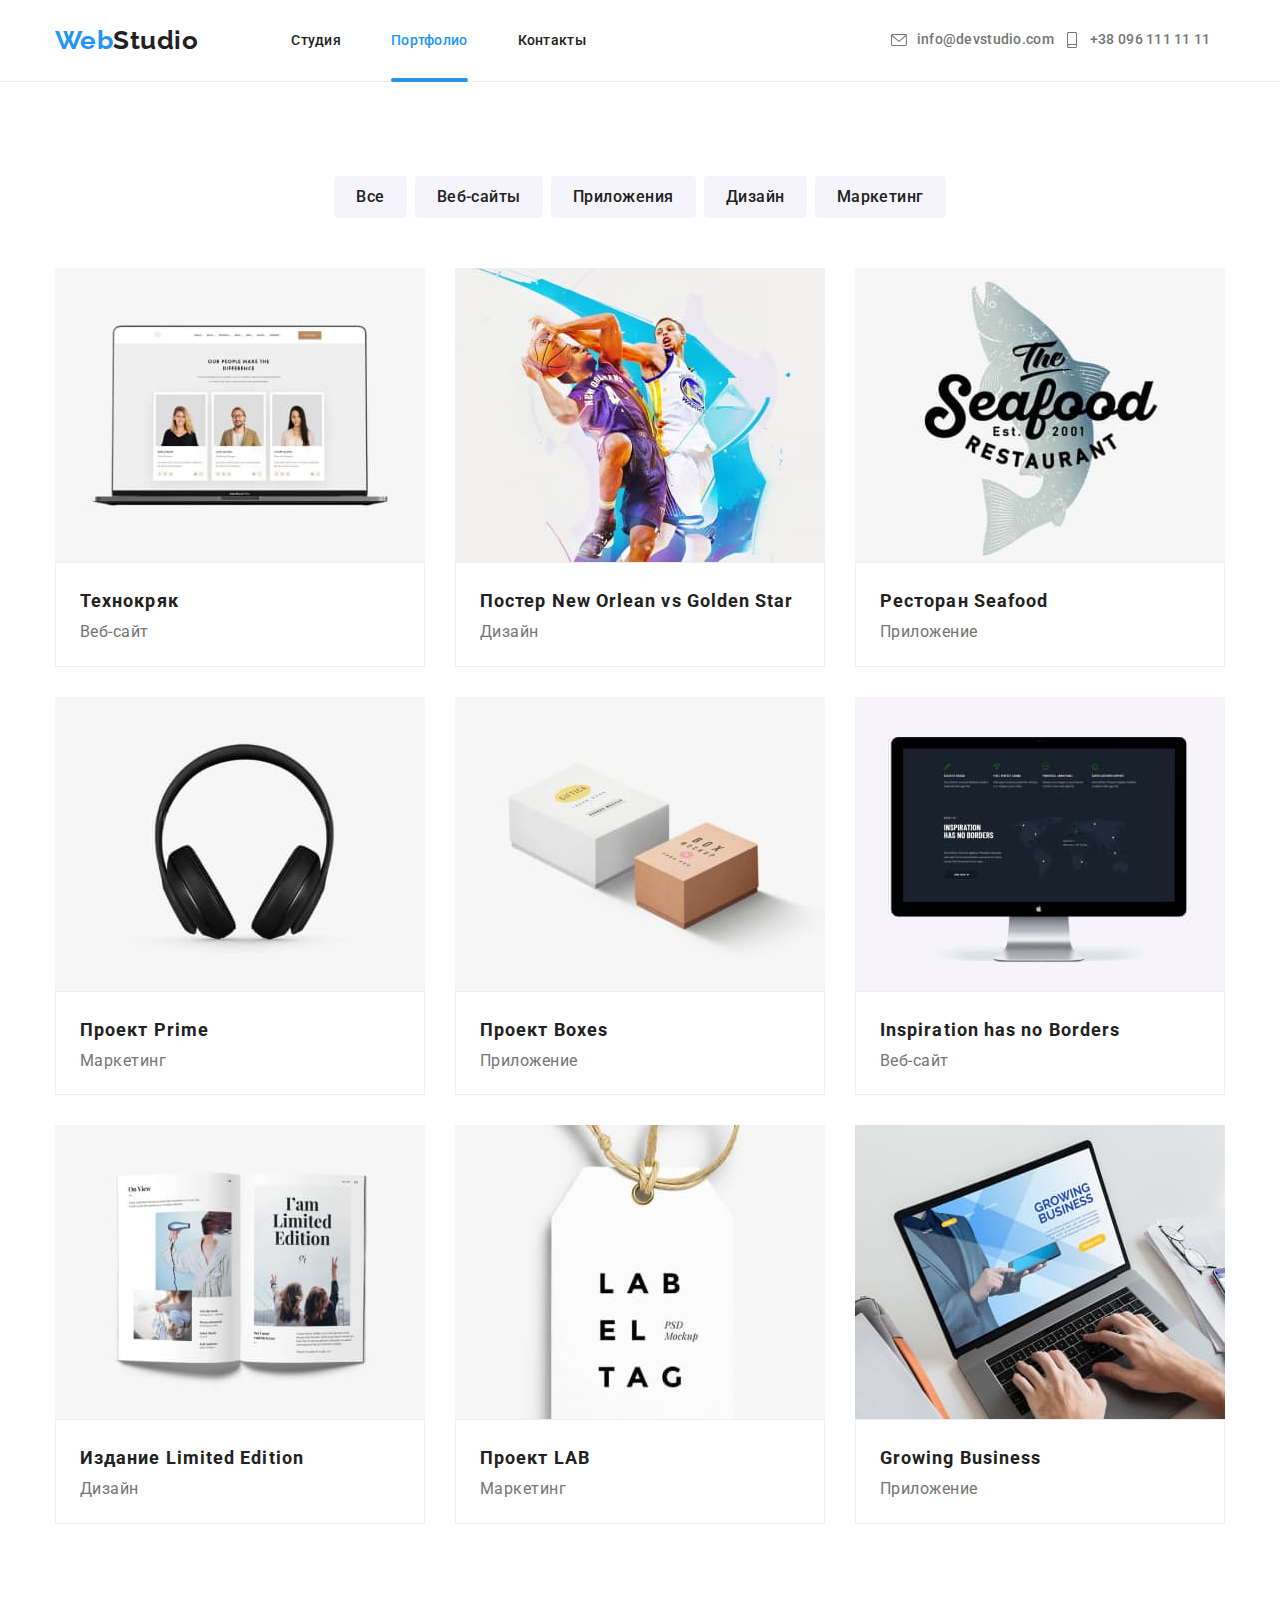
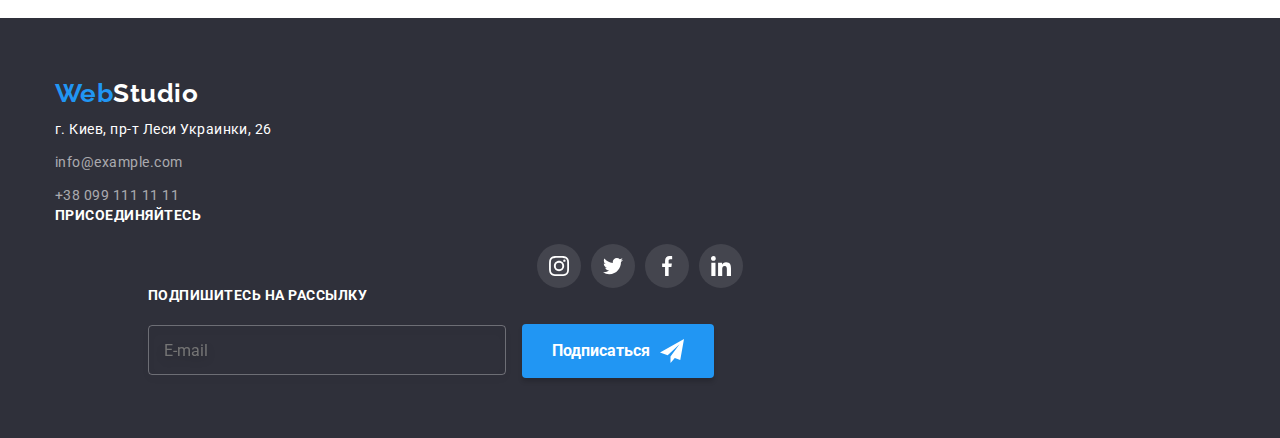
==== commit 68bafcba: "clients on the board" ====
--- a/portfolio.html
+++ b/portfolio.html
@@ -27,8 +27,8 @@
           <div class="nav-menu" data-menu>
             <nav class="nav">
             <ul class="nav-list">
-              <li class="nav-list-item list"><a class="nav-list-link link streampage" href="./index.html">Студия</a></li>
-              <li class="nav-list-item list"><a class="nav-list-link link" href="./portfolio.html">Портфолио</a></li>
+              <li class="nav-list-item list"><a class="nav-list-link link" href="./index.html">Студия</a></li>
+              <li class="nav-list-item list"><a class="nav-list-link link streampage" href="./portfolio.html">Портфолио</a></li>
               <li class="nav-list-item list"><a class="nav-list-link link" href="">Контакты</a></li>
             </ul>
           </nav>
--- a/css/portfolio.min.css
+++ b/css/portfolio.min.css
@@ -1,2 +1,2 @@
-.visually-hidden{position:absolute !important;clip:rect(1px 1px 1px 1px);clip:rect(1px, 1px, 1px, 1px);padding:0 !important;border:0 !important;height:1px !important;width:1px !important;overflow:hidden}.social-list-link{display:flex;align-items:center;justify-content:center}.footer .contacts-container,.footer-address{display:flex;flex-direction:column}*,*::before,*::after{margin:0;padding:0}body{font-family:"roboto",serif;font-style:normal;letter-spacing:0.03em}.section{padding:94px 0}img{display:block}.list{list-style:none}.link{text-decoration:none}.hidden{display:none}.container{padding:0 15px;margin:0 auto}@media screen and (min-width: 480px){.container{width:480px}}@media screen and (min-width: 768px){.container{width:768px}.header .container{display:flex;align-items:center}}@media screen and (min-width: 1200px){.container{width:1200px}}.logo{font-family:"raleway",sans-serif;font-weight:700;font-size:26px;line-height:1.192}@media screen and (min-width: 1200px){.logo{margin-right:93px}}@media screen and (max-width: 1199px){.logo{margin-right:80px}}.logo-web{color:#2196f3}.logo-studio-dark{color:#212121}.logo-studio-white{color:#fff}.footer .logo{margin-bottom:20px}.projects-filter-list{display:flex;justify-content:center;margin-bottom:50px}.projects-btn{font-family:Roboto;font-style:normal;font-weight:500;font-size:16px;line-height:1.625;text-align:center;letter-spacing:0.03em;color:#212121;background-color:#f5f4fa;border-radius:4px;border-color:transparent;padding:6px 20px;transition:background-color 250ms cubic-bezier(0.4, 0, 0.2, 1),color 250ms cubic-bezier(0.4, 0, 0.2, 1);cursor:pointer}.projects-btn:hover,.projects-btn:focus{color:#fff;background-color:#2196f3;box-shadow:0px 3px 1px rgba(0,0,0,0.1),0px 1px 2px rgba(0,0,0,0.08),0px 2px 2px rgba(0,0,0,0.12);border-color:transparent}.projects-btn-list-item:not(:last-child){margin-right:8px}.social-list{display:flex;justify-content:space-between}.social-list-link{width:44px;height:44px;border-radius:50%;transition:background-color 250ms cubic-bezier(0.4, 0, 0.2, 1)}.social-list-link:hover,.social-list-link:focus{background-color:#2196f3}.social-icon{fill:#afb1b8;width:20px;height:20px;transition:fill 250ms cubic-bezier(0.4, 0, 0.2, 1)}.social-list-link:hover .social-icon,.social-list-link:focus .social-icon{fill:#fff}.header{position:relative;border-bottom:1px solid #ececec}.header .container{display:flex;align-items:center}@media screen and (max-width: 767px){.header .container{justify-content:space-between;padding-top:10px;padding-bottom:10px}}.header-address-link{display:flex;color:#757575;transition:color 250ms cubic-bezier(0.4, 0, 0.2, 1)}@media screen and (max-width: 767px){.header-address-link{align-items:center}.header-address-link:first-child{margin-bottom:16px}}.header-address-link:hover,.header-address-link:focus{color:#2196f3}@media screen and (min-width: 768px) and (max-width: 1199px){.header .container{padding-top:21px;padding-bottom:21px}.header-address-link:first-child{margin-bottom:10px}.address{margin-left:80px;font-size:12px;line-height:1.16}.nav-list-link{font-size:14px;line-height:1.14}.streampage::after{bottom:-35px}}@media screen and (min-width: 1200px){.header .container{padding-top:25px;padding-bottom:25px}.header-address-link:not(:last-child){margin-right:10px}.streampage::after{bottom:-33px}.address{margin-left:305px;display:flex;font-size:14px;line-height:1.14}}@media screen and (max-width: 767px){.menu-button{display:flex;align-items:center;justify-content:center;width:40px;height:40px;border:none;background-color:transparent}.menu-button .icon-cross{display:none;transition:fill 250ms cubic-bezier(0.4, 0, 0.2, 1)}.menu-button.is-open .icon-cross{display:block}.menu-button.is-open .icon-burger{display:none}.menu-button:hover .icon-cross,.menu-button:focus .icon-cross,.menu-button:hover .icon-burger,.menu-button:focus .icon-burger{fill:#2196f3}.icon-burger{transition:fill 250ms cubic-bezier(0.4, 0, 0.2, 1)}.nav-menu{position:absolute;left:0;top:calc(100% + 1px);width:100%;display:none;align-items:center;flex-direction:column;padding:60px 0;background-color:#fff;box-shadow:0px 4px 8px rgba(0,0,0,0.04),0px 2px 4px rgba(0,0,0,0.08),0px 1px 3px rgba(0,0,0,0.16);z-index:999}.is-open{display:flex}}.nav-list-link{display:inline-block;font-weight:500;letter-spacing:0.02em;color:#212121;transition:color 250ms cubic-bezier(0.4, 0, 0.2, 1)}@media screen and (max-width: 767px){.nav-list-link{font-size:18px;line-height:1.16}}.nav-list-link:hover,.nav-list-link:focus{color:#2196f3}@media screen and (max-width: 767px){.nav-list{margin-bottom:60px}.nav-list-item{text-align:center}.nav-list-item:not(:last-child){margin-bottom:40px}}.streampage{position:relative;color:#2196f3}.streampage::after{position:absolute;content:"";display:block;height:4px;width:100%;background-color:#2196f3;border-radius:4px}@media screen and (max-width: 767px){.streampage::after{bottom:-8px}}.address{font-style:normal;font-weight:500;letter-spacing:0.02em}@media screen and (max-width: 767px){.address{font-size:18px;line-height:1.16}}.address-icon{fill:#757575;width:16px;height:16px;margin-right:10px;transition:fill 250ms cubic-bezier(0.4, 0, 0.2, 1)}.header-address-link:hover .address-icon,.header-address-link:focus .address-icon{fill:#2196f3}@media screen and (min-width: 768px){.menu-button{display:none}.nav-menu{display:flex;align-items:center}.nav-list{display:flex}.nav-list-item:not(:last-child){margin-right:50px}.nav-list-link{font-size:14px;line-height:1.14}}.projects-list{display:flex;flex-wrap:wrap}.projects-list-item:not(:nth-child(3n+3)){margin-right:30px}.projects-list-item:not(:nth-last-child(-n+3)){margin-bottom:30px}.projects-list-item:hover,.projects-list-item:focus{box-shadow:0px 1px 1px rgba(0,0,0,0.12),0px 4px 4px rgba(0,0,0,0.06),1px 4px 6px rgba(0,0,0,0.16)}.projects-list-description{border:1px solid #eeeeee;box-sizing:border-box;padding:20px 24px;background-color:#fff}.projects-wrapper{position:relative;overflow:hidden}.projects-overlay{position:absolute;left:0;top:0;transform:translatey(100%);width:100%;height:100%;padding:63px 24px;background:rgba(33,150,243,0.9);transition:transform 250ms cubic-bezier(0.4, 0, 0.2, 1);font-weight:400;font-size:18px;line-height:1.55;color:#fff}.projects-list-item:hover .projects-overlay{transform:translatey(0)}.projects-title{font-weight:700;font-size:18px;line-height:2;letter-spacing:0.06em;color:#212121}.projects-text{font-weight:400;font-size:16px;line-height:1.667;color:#757575}.footer{padding:60px 0;background-color:#2f303a}.footer .contacts-container{margin-right:70px}.footer .link:not(:last-child){margin-bottom:9px}.footer-mail-link,.footer-tel-link{font-style:normal;font-weight:400;font-size:14px;line-height:1.714;color:rgba(255,255,255,0.6)}.maps{font-style:normal;font-weight:400;font-size:14px;line-height:1.714;color:#fff}.social-list-title{font-weight:700;font-size:14px;line-height:1.14;text-transform:uppercase;color:#fff;margin-bottom:20px}.footer-social-container .social-list-item:not(:last-child){margin-right:10px}.footer-social-container .social-list-link{background-color:rgba(255,255,255,0.1)}.footer-social-container .social-list-link:hover,.footer-social-container .social-list-link:focus{background-color:#2196f3}.footer-social-container .social-icon{fill:#fff}.sign-to-news{margin-left:93px}.sign-label{margin-bottom:20px;display:block;font-weight:700;font-size:14px;line-height:1.14;text-transform:uppercase;color:#fff}.sign-input{margin-right:12px;padding:15px;width:358px;height:50px;color:#fff;background-color:transparent;border:1px solid rgba(255,255,255,0.3);box-sizing:border-box;filter:drop-shadow(0px 4px 4px rgba(0,0,0,0.15));border-radius:4px}.sign-btn{display:inline-flex;align-items:center;padding:10px 28px;font-weight:700;font-size:16px;line-height:1.87;color:#fff;background:#2196f3;box-shadow:0px 4px 4px rgba(0,0,0,0.15);border-radius:4px;border-color:transparent}.sign-btn::after{margin-left:10px;content:"";display:inline-block;width:24px;height:24px;background-image:url(../images/svg/icon-send.svg);background-repeat:no-repeat;background-position:center;background-size:cover}
+.visually-hidden{position:absolute !important;clip:rect(1px 1px 1px 1px);clip:rect(1px, 1px, 1px, 1px);padding:0 !important;border:0 !important;height:1px !important;width:1px !important;overflow:hidden}.social-list-link{display:flex;align-items:center;justify-content:center}.footer .contacts-container,.footer-address{display:flex;flex-direction:column}*,*::before,*::after{margin:0;padding:0}body{font-family:"roboto",serif;font-style:normal;letter-spacing:0.03em}.section{padding:60px 0}@media screen and (min-width: 1200px){.section{padding:94px 0}}img{display:block}.list{list-style:none}.link{text-decoration:none}.hidden{display:none}.container{padding:0 15px;margin:0 auto}@media screen and (min-width: 480px){.container{width:480px}}@media screen and (min-width: 768px){.container{width:768px}.header .container{display:flex;align-items:center}}@media screen and (min-width: 1200px){.container{width:1200px}}.logo{font-family:"raleway",sans-serif;font-weight:700;font-size:26px;line-height:1.192}@media screen and (min-width: 1200px){.logo{margin-right:93px}}@media screen and (max-width: 1199px){.logo{margin-right:80px}}.logo-web{color:#2196f3}.logo-studio-dark{color:#212121}.logo-studio-white{color:#fff}.footer .logo{margin-bottom:20px}.projects-filter-list{display:flex;justify-content:center;margin-bottom:50px}.projects-btn{font-family:Roboto;font-style:normal;font-weight:500;font-size:16px;line-height:1.625;text-align:center;letter-spacing:0.03em;color:#212121;background-color:#f5f4fa;border-radius:4px;border-color:transparent;padding:6px 20px;transition:background-color 250ms cubic-bezier(0.4, 0, 0.2, 1),color 250ms cubic-bezier(0.4, 0, 0.2, 1);cursor:pointer}.projects-btn:hover,.projects-btn:focus{color:#fff;background-color:#2196f3;box-shadow:0px 3px 1px rgba(0,0,0,0.1),0px 1px 2px rgba(0,0,0,0.08),0px 2px 2px rgba(0,0,0,0.12);border-color:transparent}.projects-btn-list-item:not(:last-child){margin-right:8px}.social-list{display:flex;justify-content:center}.social-list-link{width:44px;height:44px;border-radius:50%;transition:background-color 250ms cubic-bezier(0.4, 0, 0.2, 1)}.social-list-link:hover,.social-list-link:focus{background-color:#2196f3}.social-list-item:not(:last-child){margin-right:10px}.social-icon{fill:#afb1b8;width:20px;height:20px;transition:fill 250ms cubic-bezier(0.4, 0, 0.2, 1)}.social-list-link:hover .social-icon,.social-list-link:focus .social-icon{fill:#fff}.header{position:relative;border-bottom:1px solid #ececec}.header .container{display:flex;align-items:center}@media screen and (max-width: 767px){.header .container{justify-content:space-between;padding-top:10px;padding-bottom:10px}}.header-address-link{display:flex;color:#757575;transition:color 250ms cubic-bezier(0.4, 0, 0.2, 1)}@media screen and (max-width: 767px){.header-address-link{align-items:center}.header-address-link:first-child{margin-bottom:16px}}.header-address-link:hover,.header-address-link:focus{color:#2196f3}@media screen and (min-width: 768px) and (max-width: 1199px){.header .container{padding-top:21px;padding-bottom:21px}.header-address-link:first-child{margin-bottom:10px}.address{margin-left:80px;font-size:12px;line-height:1.16}.nav-list-link{font-size:14px;line-height:1.14}.streampage::after{bottom:-35px}}@media screen and (min-width: 1200px){.header .container{padding-top:25px;padding-bottom:25px}.header-address-link:not(:last-child){margin-right:10px}.streampage::after{bottom:-33px}.address{margin-left:305px;display:flex;font-size:14px;line-height:1.14}}@media screen and (max-width: 767px){.menu-button{display:flex;align-items:center;justify-content:center;width:40px;height:40px;border:none;background-color:transparent}.menu-button .icon-cross{display:none;transition:fill 250ms cubic-bezier(0.4, 0, 0.2, 1)}.menu-button.is-open .icon-cross{display:block}.menu-button.is-open .icon-burger{display:none}.menu-button:hover .icon-cross,.menu-button:focus .icon-cross,.menu-button:hover .icon-burger,.menu-button:focus .icon-burger{fill:#2196f3}.icon-burger{transition:fill 250ms cubic-bezier(0.4, 0, 0.2, 1)}.nav-menu{position:absolute;left:0;top:calc(100% + 1px);width:100%;display:none;align-items:center;flex-direction:column;padding:60px 0;background-color:#fff;box-shadow:0px 4px 8px rgba(0,0,0,0.04),0px 2px 4px rgba(0,0,0,0.08),0px 1px 3px rgba(0,0,0,0.16);z-index:999}.is-open{display:flex}}.nav-list-link{display:inline-block;font-weight:500;letter-spacing:0.02em;color:#212121;transition:color 250ms cubic-bezier(0.4, 0, 0.2, 1)}@media screen and (max-width: 767px){.nav-list-link{font-size:18px;line-height:1.16}}.nav-list-link:hover,.nav-list-link:focus{color:#2196f3}@media screen and (max-width: 767px){.nav-list{margin-bottom:60px}.nav-list-item{text-align:center}.nav-list-item:not(:last-child){margin-bottom:40px}}.streampage{position:relative;color:#2196f3}.streampage::after{position:absolute;content:"";display:block;height:4px;width:100%;background-color:#2196f3;border-radius:4px}@media screen and (max-width: 767px){.streampage::after{bottom:-8px}}.address{font-style:normal;font-weight:500;letter-spacing:0.02em}@media screen and (max-width: 767px){.address{font-size:18px;line-height:1.16}}.address-icon{fill:#757575;width:16px;height:16px;margin-right:10px;transition:fill 250ms cubic-bezier(0.4, 0, 0.2, 1)}.header-address-link:hover .address-icon,.header-address-link:focus .address-icon{fill:#2196f3}@media screen and (min-width: 768px){.menu-button{display:none}.nav-menu{display:flex;align-items:center}.nav-list{display:flex}.nav-list-item:not(:last-child){margin-right:50px}.nav-list-link{font-size:14px;line-height:1.14}}.projects-list{display:flex;flex-wrap:wrap}.projects-list-item:not(:nth-child(3n+3)){margin-right:30px}.projects-list-item:not(:nth-last-child(-n+3)){margin-bottom:30px}.projects-list-item:hover,.projects-list-item:focus{box-shadow:0px 1px 1px rgba(0,0,0,0.12),0px 4px 4px rgba(0,0,0,0.06),1px 4px 6px rgba(0,0,0,0.16)}.projects-list-description{border:1px solid #eeeeee;box-sizing:border-box;padding:20px 24px;background-color:#fff}.projects-wrapper{position:relative;overflow:hidden}.projects-overlay{position:absolute;left:0;top:0;transform:translatey(100%);width:100%;height:100%;padding:63px 24px;background:rgba(33,150,243,0.9);transition:transform 250ms cubic-bezier(0.4, 0, 0.2, 1);font-weight:400;font-size:18px;line-height:1.55;color:#fff}.projects-list-item:hover .projects-overlay{transform:translatey(0)}.projects-title{font-weight:700;font-size:18px;line-height:2;letter-spacing:0.06em;color:#212121}.projects-text{font-weight:400;font-size:16px;line-height:1.667;color:#757575}.footer{padding:60px 0;background-color:#2f303a}.footer .contacts-container{margin-right:70px}.footer .link:not(:last-child){margin-bottom:9px}.footer-mail-link,.footer-tel-link{font-style:normal;font-weight:400;font-size:14px;line-height:1.714;color:rgba(255,255,255,0.6)}.maps{font-style:normal;font-weight:400;font-size:14px;line-height:1.714;color:#fff}.social-list-title{font-weight:700;font-size:14px;line-height:1.14;text-transform:uppercase;color:#fff;margin-bottom:20px}.footer-social-container .social-list-item:not(:last-child){margin-right:10px}.footer-social-container .social-list-link{background-color:rgba(255,255,255,0.1)}.footer-social-container .social-list-link:hover,.footer-social-container .social-list-link:focus{background-color:#2196f3}.footer-social-container .social-icon{fill:#fff}.sign-to-news{margin-left:93px}.sign-label{margin-bottom:20px;display:block;font-weight:700;font-size:14px;line-height:1.14;text-transform:uppercase;color:#fff}.sign-input{margin-right:12px;padding:15px;width:358px;height:50px;color:#fff;background-color:transparent;border:1px solid rgba(255,255,255,0.3);box-sizing:border-box;filter:drop-shadow(0px 4px 4px rgba(0,0,0,0.15));border-radius:4px}.sign-btn{display:inline-flex;align-items:center;padding:10px 28px;font-weight:700;font-size:16px;line-height:1.87;color:#fff;background:#2196f3;box-shadow:0px 4px 4px rgba(0,0,0,0.15);border-radius:4px;border-color:transparent}.sign-btn::after{margin-left:10px;content:"";display:inline-block;width:24px;height:24px;background-image:url(../images/svg/icon-send.svg);background-repeat:no-repeat;background-position:center;background-size:cover}
 /*# sourceMappingURL=portfolio.min.css.map */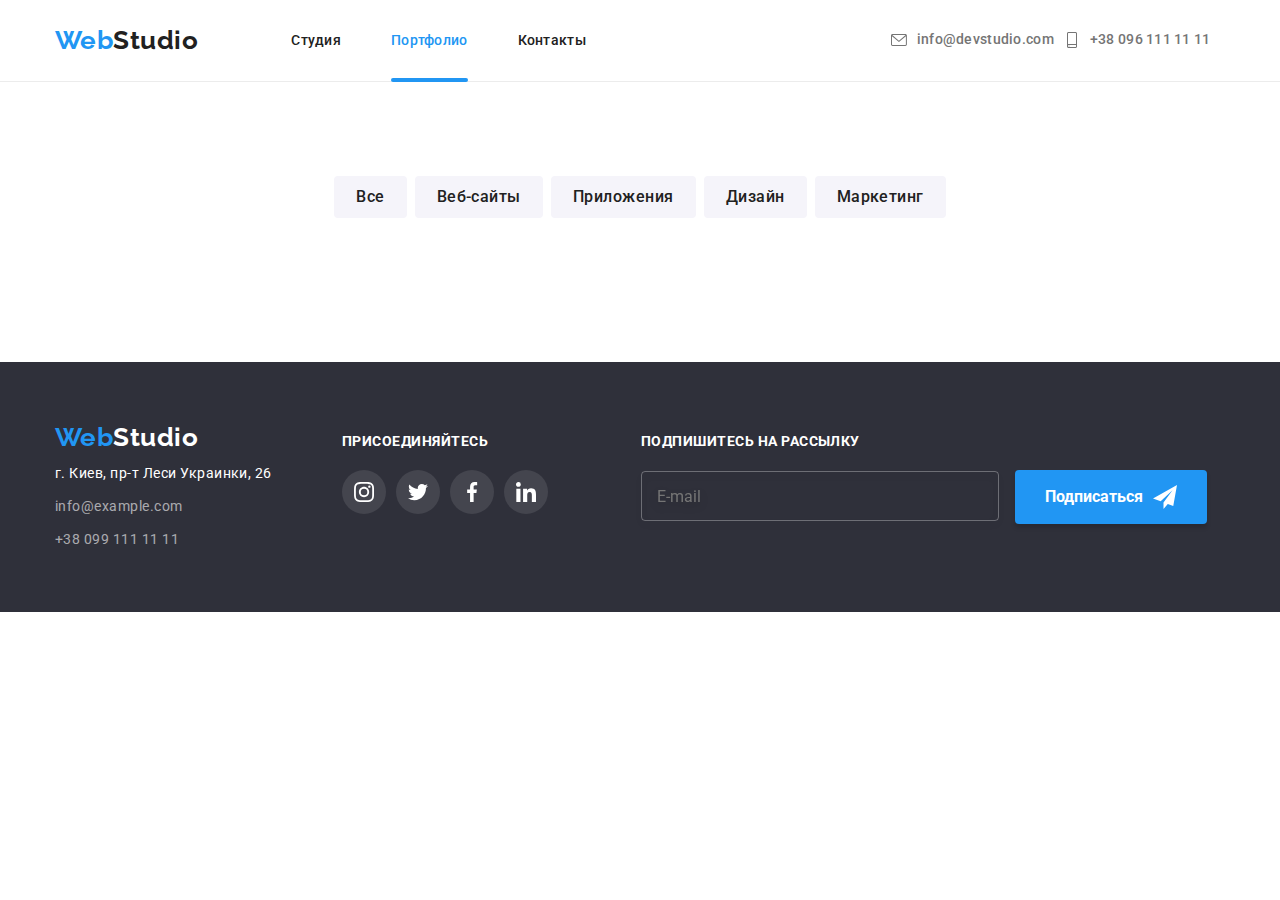
==== commit b7ef089e: "let's begin the game with portfolio" ====
--- a/portfolio.html
+++ b/portfolio.html
@@ -62,7 +62,7 @@
             <li class="projects-btn-list-item list"><button class="projects-btn">Дизайн</button></li>
             <li class="projects-btn-list-item list"><button class="projects-btn">Маркетинг</button></li>
           </ul>
-          <h2 class="hidden">Projects</h2>
+          <!-- <h2 class="hidden">Projects</h2>
           <ul class="projects-list">
             <li class="projects-list-item list">
               <div class="projects-wrapper">
@@ -199,7 +199,7 @@
                 <p class="projects-text">Приложение</p>
               </div>
             </li>
-          </ul>
+          </ul> -->
         </div>
       </section>
     </main>
--- a/css/portfolio.min.css
+++ b/css/portfolio.min.css
@@ -1,2 +1,2 @@
-.visually-hidden{position:absolute !important;clip:rect(1px 1px 1px 1px);clip:rect(1px, 1px, 1px, 1px);padding:0 !important;border:0 !important;height:1px !important;width:1px !important;overflow:hidden}.social-list-link{display:flex;align-items:center;justify-content:center}.footer .contacts-container,.footer-address{display:flex;flex-direction:column}*,*::before,*::after{margin:0;padding:0}body{font-family:"roboto",serif;font-style:normal;letter-spacing:0.03em}.section{padding:60px 0}@media screen and (min-width: 1200px){.section{padding:94px 0}}img{display:block}.list{list-style:none}.link{text-decoration:none}.hidden{display:none}.container{padding:0 15px;margin:0 auto}@media screen and (min-width: 480px){.container{width:480px}}@media screen and (min-width: 768px){.container{width:768px}.header .container{display:flex;align-items:center}}@media screen and (min-width: 1200px){.container{width:1200px}}.logo{font-family:"raleway",sans-serif;font-weight:700;font-size:26px;line-height:1.192}@media screen and (min-width: 1200px){.logo{margin-right:93px}}@media screen and (max-width: 1199px){.logo{margin-right:80px}}.logo-web{color:#2196f3}.logo-studio-dark{color:#212121}.logo-studio-white{color:#fff}.footer .logo{margin-bottom:20px}.projects-filter-list{display:flex;justify-content:center;margin-bottom:50px}.projects-btn{font-family:Roboto;font-style:normal;font-weight:500;font-size:16px;line-height:1.625;text-align:center;letter-spacing:0.03em;color:#212121;background-color:#f5f4fa;border-radius:4px;border-color:transparent;padding:6px 20px;transition:background-color 250ms cubic-bezier(0.4, 0, 0.2, 1),color 250ms cubic-bezier(0.4, 0, 0.2, 1);cursor:pointer}.projects-btn:hover,.projects-btn:focus{color:#fff;background-color:#2196f3;box-shadow:0px 3px 1px rgba(0,0,0,0.1),0px 1px 2px rgba(0,0,0,0.08),0px 2px 2px rgba(0,0,0,0.12);border-color:transparent}.projects-btn-list-item:not(:last-child){margin-right:8px}.social-list{display:flex;justify-content:center}.social-list-link{width:44px;height:44px;border-radius:50%;transition:background-color 250ms cubic-bezier(0.4, 0, 0.2, 1)}.social-list-link:hover,.social-list-link:focus{background-color:#2196f3}.social-list-item:not(:last-child){margin-right:10px}.social-icon{fill:#afb1b8;width:20px;height:20px;transition:fill 250ms cubic-bezier(0.4, 0, 0.2, 1)}.social-list-link:hover .social-icon,.social-list-link:focus .social-icon{fill:#fff}.header{position:relative;border-bottom:1px solid #ececec}.header .container{display:flex;align-items:center}@media screen and (max-width: 767px){.header .container{justify-content:space-between;padding-top:10px;padding-bottom:10px}}.header-address-link{display:flex;color:#757575;transition:color 250ms cubic-bezier(0.4, 0, 0.2, 1)}@media screen and (max-width: 767px){.header-address-link{align-items:center}.header-address-link:first-child{margin-bottom:16px}}.header-address-link:hover,.header-address-link:focus{color:#2196f3}@media screen and (min-width: 768px) and (max-width: 1199px){.header .container{padding-top:21px;padding-bottom:21px}.header-address-link:first-child{margin-bottom:10px}.address{margin-left:80px;font-size:12px;line-height:1.16}.nav-list-link{font-size:14px;line-height:1.14}.streampage::after{bottom:-35px}}@media screen and (min-width: 1200px){.header .container{padding-top:25px;padding-bottom:25px}.header-address-link:not(:last-child){margin-right:10px}.streampage::after{bottom:-33px}.address{margin-left:305px;display:flex;font-size:14px;line-height:1.14}}@media screen and (max-width: 767px){.menu-button{display:flex;align-items:center;justify-content:center;width:40px;height:40px;border:none;background-color:transparent}.menu-button .icon-cross{display:none;transition:fill 250ms cubic-bezier(0.4, 0, 0.2, 1)}.menu-button.is-open .icon-cross{display:block}.menu-button.is-open .icon-burger{display:none}.menu-button:hover .icon-cross,.menu-button:focus .icon-cross,.menu-button:hover .icon-burger,.menu-button:focus .icon-burger{fill:#2196f3}.icon-burger{transition:fill 250ms cubic-bezier(0.4, 0, 0.2, 1)}.nav-menu{position:absolute;left:0;top:calc(100% + 1px);width:100%;display:none;align-items:center;flex-direction:column;padding:60px 0;background-color:#fff;box-shadow:0px 4px 8px rgba(0,0,0,0.04),0px 2px 4px rgba(0,0,0,0.08),0px 1px 3px rgba(0,0,0,0.16);z-index:999}.is-open{display:flex}}.nav-list-link{display:inline-block;font-weight:500;letter-spacing:0.02em;color:#212121;transition:color 250ms cubic-bezier(0.4, 0, 0.2, 1)}@media screen and (max-width: 767px){.nav-list-link{font-size:18px;line-height:1.16}}.nav-list-link:hover,.nav-list-link:focus{color:#2196f3}@media screen and (max-width: 767px){.nav-list{margin-bottom:60px}.nav-list-item{text-align:center}.nav-list-item:not(:last-child){margin-bottom:40px}}.streampage{position:relative;color:#2196f3}.streampage::after{position:absolute;content:"";display:block;height:4px;width:100%;background-color:#2196f3;border-radius:4px}@media screen and (max-width: 767px){.streampage::after{bottom:-8px}}.address{font-style:normal;font-weight:500;letter-spacing:0.02em}@media screen and (max-width: 767px){.address{font-size:18px;line-height:1.16}}.address-icon{fill:#757575;width:16px;height:16px;margin-right:10px;transition:fill 250ms cubic-bezier(0.4, 0, 0.2, 1)}.header-address-link:hover .address-icon,.header-address-link:focus .address-icon{fill:#2196f3}@media screen and (min-width: 768px){.menu-button{display:none}.nav-menu{display:flex;align-items:center}.nav-list{display:flex}.nav-list-item:not(:last-child){margin-right:50px}.nav-list-link{font-size:14px;line-height:1.14}}.projects-list{display:flex;flex-wrap:wrap}.projects-list-item:not(:nth-child(3n+3)){margin-right:30px}.projects-list-item:not(:nth-last-child(-n+3)){margin-bottom:30px}.projects-list-item:hover,.projects-list-item:focus{box-shadow:0px 1px 1px rgba(0,0,0,0.12),0px 4px 4px rgba(0,0,0,0.06),1px 4px 6px rgba(0,0,0,0.16)}.projects-list-description{border:1px solid #eeeeee;box-sizing:border-box;padding:20px 24px;background-color:#fff}.projects-wrapper{position:relative;overflow:hidden}.projects-overlay{position:absolute;left:0;top:0;transform:translatey(100%);width:100%;height:100%;padding:63px 24px;background:rgba(33,150,243,0.9);transition:transform 250ms cubic-bezier(0.4, 0, 0.2, 1);font-weight:400;font-size:18px;line-height:1.55;color:#fff}.projects-list-item:hover .projects-overlay{transform:translatey(0)}.projects-title{font-weight:700;font-size:18px;line-height:2;letter-spacing:0.06em;color:#212121}.projects-text{font-weight:400;font-size:16px;line-height:1.667;color:#757575}.footer{padding:60px 0;background-color:#2f303a}.footer .contacts-container{margin-right:70px}.footer .link:not(:last-child){margin-bottom:9px}.footer-mail-link,.footer-tel-link{font-style:normal;font-weight:400;font-size:14px;line-height:1.714;color:rgba(255,255,255,0.6)}.maps{font-style:normal;font-weight:400;font-size:14px;line-height:1.714;color:#fff}.social-list-title{font-weight:700;font-size:14px;line-height:1.14;text-transform:uppercase;color:#fff;margin-bottom:20px}.footer-social-container .social-list-item:not(:last-child){margin-right:10px}.footer-social-container .social-list-link{background-color:rgba(255,255,255,0.1)}.footer-social-container .social-list-link:hover,.footer-social-container .social-list-link:focus{background-color:#2196f3}.footer-social-container .social-icon{fill:#fff}.sign-to-news{margin-left:93px}.sign-label{margin-bottom:20px;display:block;font-weight:700;font-size:14px;line-height:1.14;text-transform:uppercase;color:#fff}.sign-input{margin-right:12px;padding:15px;width:358px;height:50px;color:#fff;background-color:transparent;border:1px solid rgba(255,255,255,0.3);box-sizing:border-box;filter:drop-shadow(0px 4px 4px rgba(0,0,0,0.15));border-radius:4px}.sign-btn{display:inline-flex;align-items:center;padding:10px 28px;font-weight:700;font-size:16px;line-height:1.87;color:#fff;background:#2196f3;box-shadow:0px 4px 4px rgba(0,0,0,0.15);border-radius:4px;border-color:transparent}.sign-btn::after{margin-left:10px;content:"";display:inline-block;width:24px;height:24px;background-image:url(../images/svg/icon-send.svg);background-repeat:no-repeat;background-position:center;background-size:cover}
+.visually-hidden{position:absolute !important;clip:rect(1px 1px 1px 1px);clip:rect(1px, 1px, 1px, 1px);padding:0 !important;border:0 !important;height:1px !important;width:1px !important;overflow:hidden}.social-list-link{display:flex;align-items:center;justify-content:center}.footer .contacts-container,.footer-address{display:flex;flex-direction:column}*,*::before,*::after{margin:0;padding:0}body{font-family:"roboto",serif;font-style:normal;letter-spacing:0.03em}.section{padding:60px 0}@media screen and (min-width: 1200px){.section{padding:94px 0}}img{display:block}.list{list-style:none}.link{text-decoration:none}.hidden{display:none}.container{padding:0 15px;margin:0 auto}@media screen and (min-width: 480px){.container{width:480px}}@media screen and (min-width: 768px){.container{width:768px}.header .container{display:flex;align-items:center}}@media screen and (min-width: 1200px){.container{width:1200px}.footer .container{display:flex;align-items:baseline}}@media screen and (min-width: 768px) and (max-width: 1199px){.footer .container{display:flex;flex-wrap:wrap;justify-content:space-around}}.logo{font-family:"raleway",sans-serif;font-weight:700;font-size:26px;line-height:1.192}@media screen and (min-width: 1200px){.logo{margin-right:93px}}@media screen and (max-width: 1199px){.logo{margin-right:80px}}.logo-web{color:#2196f3}.logo-studio-dark{color:#212121}.logo-studio-white{color:#fff}.footer .logo{margin-bottom:20px}@media screen and (min-width: 320px){.footer .logo{margin-right:0px}}.projects-filter-list{display:flex;flex-wrap:wrap;margin-bottom:40px}.projects-btn{font-family:Roboto;font-style:normal;font-weight:500;font-size:16px;line-height:1.625;text-align:center;letter-spacing:0.03em;color:#212121;background-color:#f5f4fa;border-radius:4px;border-color:transparent;padding:6px 20px;transition:background-color 250ms cubic-bezier(0.4, 0, 0.2, 1),color 250ms cubic-bezier(0.4, 0, 0.2, 1);cursor:pointer}.projects-btn:hover,.projects-btn:focus{color:#fff;background-color:#2196f3;box-shadow:0px 3px 1px rgba(0,0,0,0.1),0px 1px 2px rgba(0,0,0,0.08),0px 2px 2px rgba(0,0,0,0.12);border-color:transparent}.projects-btn-list-item:not(:last-child){margin-right:8px}@media screen and (max-width: 767px){.projects-btn-list-item:not(:nth-last-child(-n+2)){margin-bottom:15px}}@media screen and (min-width: 768px){.projects-filter-list{justify-content:center;margin-bottom:30px}}@media screen and (min-width: 1200px){.projects-filter-list{justify-content:center;margin-bottom:50px}}.social-list{display:flex;justify-content:center}.social-list-link{width:44px;height:44px;border-radius:50%;transition:background-color 250ms cubic-bezier(0.4, 0, 0.2, 1)}.social-list-link:hover,.social-list-link:focus{background-color:#2196f3}.social-list-item:not(:last-child){margin-right:10px}.social-icon{fill:#afb1b8;width:20px;height:20px;transition:fill 250ms cubic-bezier(0.4, 0, 0.2, 1)}.social-list-link:hover .social-icon,.social-list-link:focus .social-icon{fill:#fff}.header{position:relative;border-bottom:1px solid #ececec}.header .container{display:flex;align-items:center}@media screen and (max-width: 767px){.header .container{justify-content:space-between;padding-top:10px;padding-bottom:10px}}.header-address-link{display:flex;color:#757575;transition:color 250ms cubic-bezier(0.4, 0, 0.2, 1)}@media screen and (max-width: 767px){.header-address-link{align-items:center}.header-address-link:first-child{margin-bottom:16px}}.header-address-link:hover,.header-address-link:focus{color:#2196f3}@media screen and (min-width: 768px) and (max-width: 1199px){.header .container{padding-top:21px;padding-bottom:21px}.header-address-link:first-child{margin-bottom:10px}.address{margin-left:80px;font-size:12px;line-height:1.16}.nav-list-link{font-size:14px;line-height:1.14}.streampage::after{bottom:-35px}}@media screen and (min-width: 1200px){.header .container{padding-top:25px;padding-bottom:25px}.header-address-link:not(:last-child){margin-right:10px}.streampage::after{bottom:-33px}.address{margin-left:305px;display:flex;font-size:14px;line-height:1.14}}@media screen and (max-width: 767px){.menu-button{display:flex;align-items:center;justify-content:center;width:40px;height:40px;border:none;background-color:transparent}.menu-button .icon-cross{display:none;transition:fill 250ms cubic-bezier(0.4, 0, 0.2, 1)}.menu-button.is-open .icon-cross{display:block}.menu-button.is-open .icon-burger{display:none}.menu-button:hover .icon-cross,.menu-button:focus .icon-cross,.menu-button:hover .icon-burger,.menu-button:focus .icon-burger{fill:#2196f3}.icon-burger{transition:fill 250ms cubic-bezier(0.4, 0, 0.2, 1)}.nav-menu{position:absolute;left:0;top:calc(100% + 1px);width:100%;display:none;align-items:center;flex-direction:column;padding:60px 0;background-color:#fff;box-shadow:0px 4px 8px rgba(0,0,0,0.04),0px 2px 4px rgba(0,0,0,0.08),0px 1px 3px rgba(0,0,0,0.16);z-index:999}.is-open{display:flex}}.nav-list-link{display:inline-block;font-weight:500;letter-spacing:0.02em;color:#212121;transition:color 250ms cubic-bezier(0.4, 0, 0.2, 1)}@media screen and (max-width: 767px){.nav-list-link{font-size:18px;line-height:1.16}}.nav-list-link:hover,.nav-list-link:focus{color:#2196f3}@media screen and (max-width: 767px){.nav-list{margin-bottom:60px}.nav-list-item{text-align:center}.nav-list-item:not(:last-child){margin-bottom:40px}}.streampage{position:relative;color:#2196f3}.streampage::after{position:absolute;content:"";display:block;height:4px;width:100%;background-color:#2196f3;border-radius:4px}@media screen and (max-width: 767px){.streampage::after{bottom:-8px}}.address{font-style:normal;font-weight:500;letter-spacing:0.02em}@media screen and (max-width: 767px){.address{font-size:18px;line-height:1.16}}.address-icon{fill:#757575;width:16px;height:16px;margin-right:10px;transition:fill 250ms cubic-bezier(0.4, 0, 0.2, 1)}.header-address-link:hover .address-icon,.header-address-link:focus .address-icon{fill:#2196f3}@media screen and (min-width: 768px){.menu-button{display:none}.nav-menu{display:flex;align-items:center}.nav-list{display:flex}.nav-list-item:not(:last-child){margin-right:50px}.nav-list-link{font-size:14px;line-height:1.14}}.projects-list{display:flex;flex-wrap:wrap}.projects-list-item:not(:nth-child(3n+3)){margin-right:30px}.projects-list-item:not(:nth-last-child(-n+3)){margin-bottom:30px}.projects-list-item:hover,.projects-list-item:focus{box-shadow:0px 1px 1px rgba(0,0,0,0.12),0px 4px 4px rgba(0,0,0,0.06),1px 4px 6px rgba(0,0,0,0.16)}.projects-list-description{border:1px solid #eeeeee;box-sizing:border-box;padding:20px 24px;background-color:#fff}.projects-wrapper{position:relative;overflow:hidden}.projects-overlay{position:absolute;left:0;top:0;transform:translatey(100%);width:100%;height:100%;padding:63px 24px;background:rgba(33,150,243,0.9);transition:transform 250ms cubic-bezier(0.4, 0, 0.2, 1);font-weight:400;font-size:18px;line-height:1.55;color:#fff}.projects-list-item:hover .projects-overlay{transform:translatey(0)}.projects-title{font-weight:700;font-size:18px;line-height:2;letter-spacing:0.06em;color:#212121}.projects-text{font-weight:400;font-size:16px;line-height:1.667;color:#757575}.footer{padding:60px 0;background-color:#2f303a}.footer .link:not(:last-child){margin-bottom:9px}.footer-mail-link,.footer-tel-link{font-style:normal;font-weight:400;font-size:14px;line-height:1.714;color:rgba(255,255,255,0.6)}.maps{font-style:normal;font-weight:400;font-size:14px;line-height:1.714;color:#fff}.social-list-title{font-weight:700;font-size:14px;line-height:1.14;text-transform:uppercase;color:#fff;margin-bottom:20px}.footer-social-container .social-list-item:not(:last-child){margin-right:10px}.footer-social-container .social-list-link{background-color:rgba(255,255,255,0.1)}.footer-social-container .social-list-link:hover,.footer-social-container .social-list-link:focus{background-color:#2196f3}.footer-social-container .social-icon{fill:#fff}.sign-label{margin-bottom:20px;display:block;font-weight:700;font-size:14px;line-height:1.14;text-transform:uppercase;color:#fff}.sign-input{padding:15px;width:100%;height:50px;color:#fff;background-color:transparent;border:1px solid rgba(255,255,255,0.3);box-sizing:border-box;filter:drop-shadow(0px 4px 4px rgba(0,0,0,0.15));border-radius:4px}.sign-btn{display:inline-flex;align-items:center;padding:10px 28px;font-weight:700;font-size:16px;line-height:1.87;color:#fff;background:#2196f3;box-shadow:0px 4px 4px rgba(0,0,0,0.15);border-radius:4px;border-color:transparent}.sign-btn::after{margin-left:10px;content:"";display:inline-block;width:24px;height:24px;background-image:url(../images/svg/icon-send.svg);background-repeat:no-repeat;background-position:center;background-size:cover}@media screen and (max-width: 1199px){.contacts-container,.footer-social-container{margin-bottom:60px}}@media screen and (max-width: 1199px){.contacts-container,.footer-social-container,.sign-to-news,.sign-form{text-align:center}.sign-form .sign-input{margin-bottom:20px}}@media screen and (min-width: 768px) and (max-width: 1199px){.sign-input{display:block;margin:0 auto;width:450px}}@media screen and (min-width: 1200px){.footer .contacts-container{margin-right:70px}.sign-to-news{margin-left:93px}.sign-input{margin-right:12px;width:358px}}
 /*# sourceMappingURL=portfolio.min.css.map */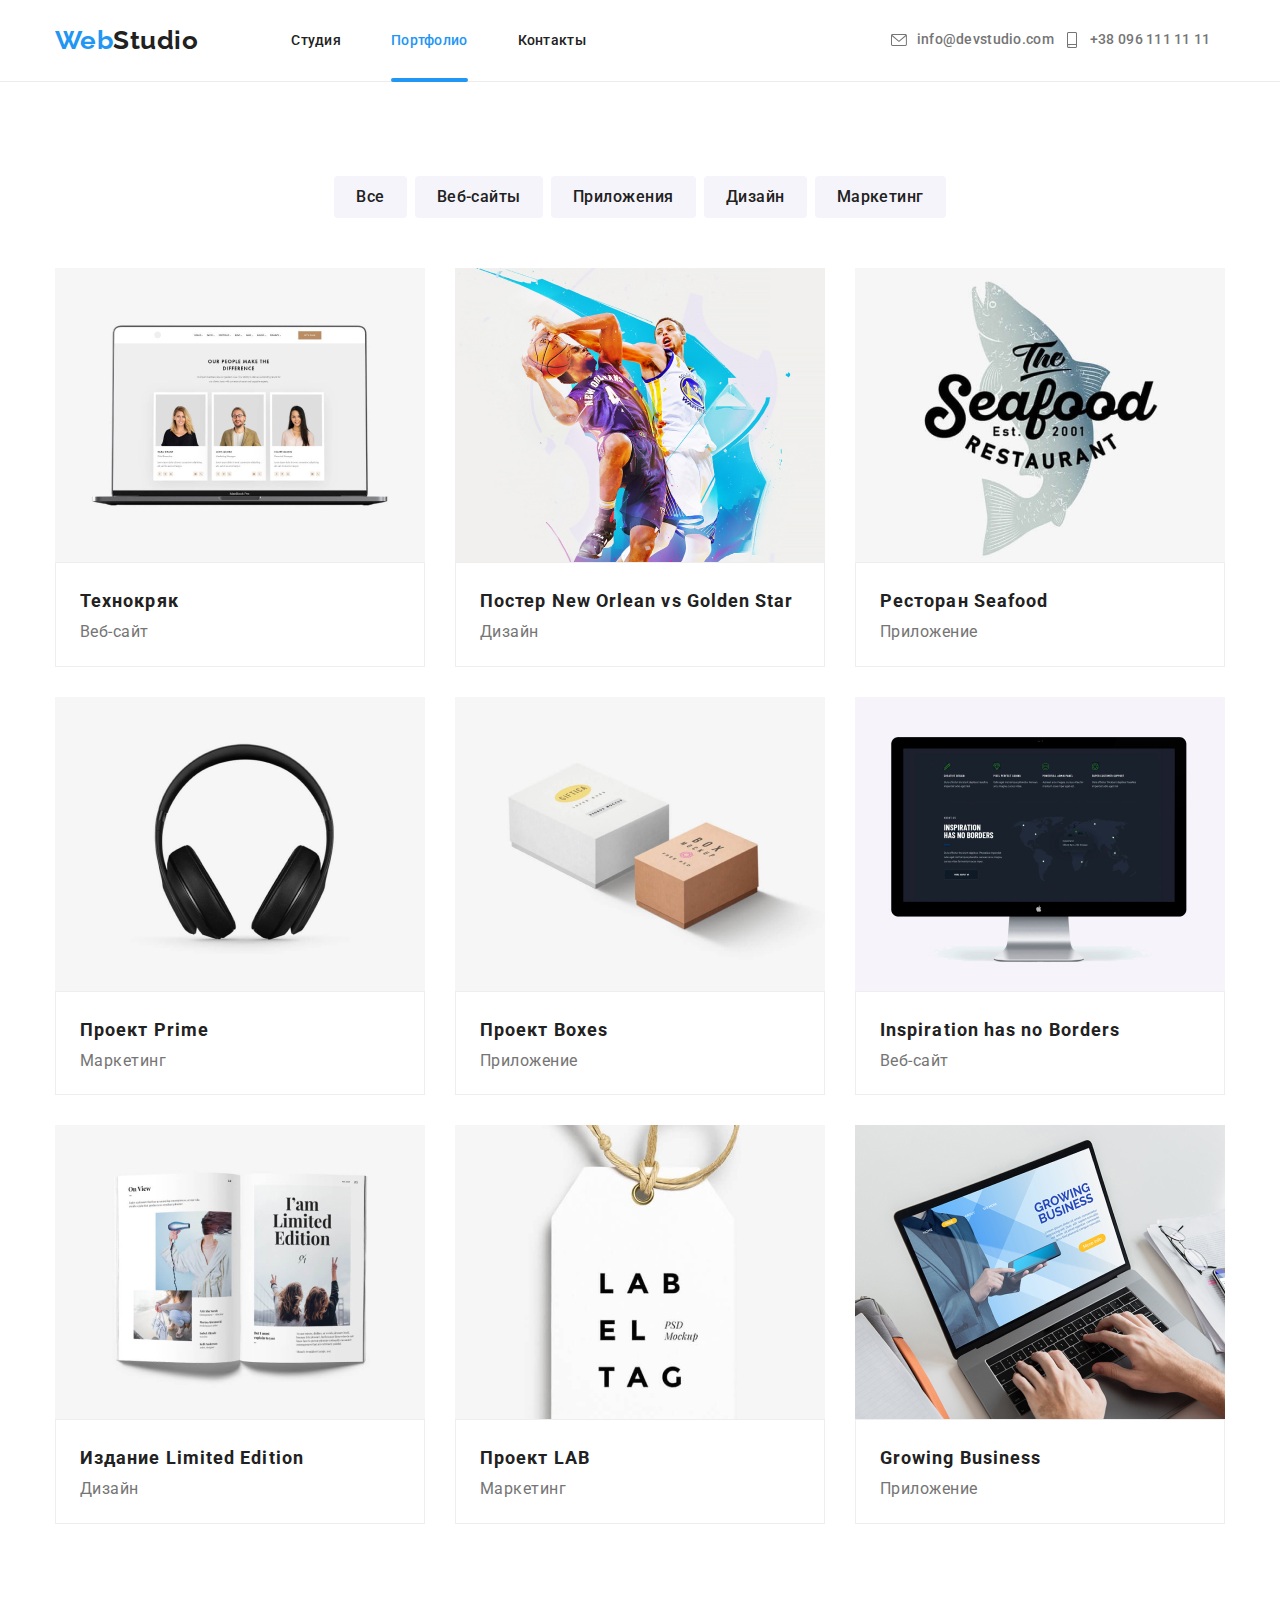
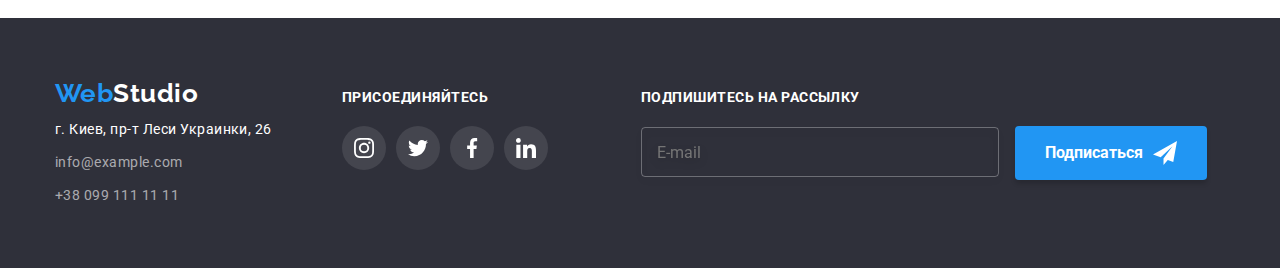
==== commit cb007c03: "portfolio is totally done" ====
--- a/portfolio.html
+++ b/portfolio.html
@@ -62,11 +62,19 @@
             <li class="projects-btn-list-item list"><button class="projects-btn">Дизайн</button></li>
             <li class="projects-btn-list-item list"><button class="projects-btn">Маркетинг</button></li>
           </ul>
-          <!-- <h2 class="hidden">Projects</h2>
+          <h2 class="hidden">Projects</h2>
           <ul class="projects-list">
             <li class="projects-list-item list">
               <div class="projects-wrapper">
-                <img class="projects-img" src="./images/projects/laptop.jpg" alt="ноутбук с открытым сайтом" width="370" height="294" />
+                <picture>
+                  <source media="(max-width: 767px)" srcset="./images/projects/laptop-450.jpg 1x, ./images/projects/laptop-450@2x.jpg 2x">
+                  <source media="(max-width: 1199px)" srcset="./images/projects/laptop-354.jpg 1x, ./images/projects/laptop-354@2x.jpg 2x">
+                  <source media="(min-width: 1200px)" srcset="./images/projects/laptop-370.jpg 1x, ./images/projects/laptop-370@2x.jpg 2x">
+                    <img class="projects-img"
+                      src="./images/projects/laptop-370.jpg"
+                      alt="ноутбук с открытым сайтом"
+                      width="370" />
+                </picture>
                 <p class="projects-overlay">
                   Технокряк это современная площадка распространения коронавируса. Компании используют эту платформу для цифрового шпионажа
                   и атак на защищённые сервера конкурентов
@@ -79,13 +87,17 @@
             </li>
             <li class="projects-list-item list">
               <div class="projects-wrapper">
-                <img
-                  class="projects-img"
-                  src="./images/projects/poster.jpg"
-                  alt="Постер Новый Орлеан против Голдэн Стар"
-                  width="370"
-                  height="294"
-                />
+                <picture>
+                  <source media="(max-width: 767px)" srcset="./images/projects/poster-450.jpg 1x, ./images/projects/poster-450@2x.jpg 2x">
+                  <source media="(max-width: 1199px)" srcset="./images/projects/poster-354.jpg 1x, ./images/projects/poster-354@2x.jpg 2x">
+                  <source media="(min-width: 1200px)" srcset="./images/projects/poster-370.jpg 1x, ./images/projects/poster-370@2x.jpg 2x">
+                    <img
+                      class="projects-img"
+                      src="./images/projects/poster-370.jpg"
+                      alt="Постер Новый Орлеан против Голдэн Стар"
+                      width="370"
+                    />
+                </picture>
                 <p class="projects-overlay">
                   Технокряк это современная площадка распространения коронавируса. Компании используют эту платформу для цифрового шпионажа
                   и атак на защищённые сервера конкурентов
@@ -98,7 +110,15 @@
             </li>
             <li class="projects-list-item list">
               <div class="projects-wrapper">
-                <img class="projects-img" src="./images/projects/seafood.jpg" alt="эмблема ресторана" width="370" height="294" />
+                <picture>
+                  <source media="(max-width: 767px)" srcset="./images/projects/seafood-450.jpg 1x, ./images/projects/seafood-450@2x.jpg 2x">
+                  <source media="(max-width: 1199px)" srcset="./images/projects/seafood-354.jpg 1x, ./images/projects/seafood-354@2x.jpg 2x">
+                  <source media="(min-width: 1200px)" srcset="./images/projects/seafood-370.jpg 1x, ./images/projects/seafood-370@2x.jpg 2x">
+                    <img class="projects-img" 
+                      src="./images/projects/seafood-370.jpg" 
+                      alt="эмблема ресторана" 
+                      width="370" />
+                </picture>
                 <p class="projects-overlay">
                   Технокряк это современная площадка распространения коронавируса. Компании используют эту платформу для цифрового шпионажа
                   и атак на защищённые сервера конкурентов
@@ -111,13 +131,17 @@
             </li>
             <li class="projects-list-item list">
               <div class="projects-wrapper">
-                <img
-                  class="projects-img"
-                  src="./images/projects/earphones.jpg"
-                  alt="изображение черных наушников"
-                  width="370"
-                  height="294"
-                />
+                <picture>
+                  <source media="(max-width: 767px)" srcset="./images/projects/earphones-450.jpg 1x, ./images/projects/earphones-450@2x.jpg 2x">
+                  <source media="(max-width: 1199px)" srcset="./images/projects/earphones-354.jpg 1x, ./images/projects/earphones-354@2x.jpg 2x">
+                  <source media="(min-width: 1200px)" srcset="./images/projects/earphones-370.jpg 1x, ./images/projects/earphones-370@2x.jpg 2x">
+                    <img
+                      class="projects-img"
+                      src="./images/projects/earphones-370.jpg"
+                      alt="изображение черных наушников"
+                      width="370"
+                    />
+                </picture>
                 <p class="projects-overlay">
                   Технокряк это современная площадка распространения коронавируса. Компании используют эту платформу для цифрового шпионажа
                   и атак на защищённые сервера конкурентов
@@ -130,7 +154,16 @@
             </li>
             <li class="projects-list-item list">
               <div class="projects-wrapper">
-                <img class="projects-img" src="./images/projects/boxes.jpg" alt="изображение двух коробочек" width="370" height="294" />
+                <picture>
+                  <source media="(max-width: 767px)" srcset="./images/projects/boxes-450.jpg 1x, ./images/projects/boxes-450@2x.jpg 2x">
+                  <source media="(max-width: 1199px)" srcset="./images/projects/boxes-354.jpg 1x, ./images/projects/boxes-354@2x.jpg 2x">
+                  <source media="(min-width: 1200px)" srcset="./images/projects/boxes-370.jpg 1x, ./images/projects/boxes-370@2x.jpg 2x">
+                    <img 
+                      class="projects-img" 
+                      src="./images/projects/boxes-370.jpg" 
+                      alt="изображение двух коробочек" 
+                      width="370" />
+                </picture>
                 <p class="projects-overlay">
                   Технокряк это современная площадка распространения коронавируса. Компании используют эту платформу для цифрового шпионажа
                   и атак на защищённые сервера конкурентов
@@ -143,7 +176,16 @@
             </li>
             <li class="projects-list-item list">
               <div class="projects-wrapper">
-                <img class="projects-img" src="./images/projects/imac.jpg" alt=" АйМак с открытым сайтом" width="370" height="294" />
+                <picture>
+                  <source media="(max-width: 767px)" srcset="./images/projects/imac-450.jpg 1x, ./images/projects/imac-450@2x.jpg 2x">
+                  <source media="(max-width: 1199px)" srcset="./images/projects/imac-354.jpg 1x, ./images/projects/imac-354@2x.jpg 2x">
+                  <source media="(min-width: 1200px)" srcset="./images/projects/imac-370.jpg 1x, ./images/projects/imac-370@2x.jpg 2x">
+                    <img 
+                      class="projects-img" 
+                      src="./images/projects/imac-370.jpg" 
+                      alt=" АйМак с открытым сайтом" 
+                      width="370" />
+                </picture>
                 <p class="projects-overlay">
                   Технокряк это современная площадка распространения коронавируса. Компании используют эту платформу для цифрового шпионажа
                   и атак на защищённые сервера конкурентов
@@ -156,13 +198,17 @@
             </li>
             <li class="projects-list-item list">
               <div class="projects-wrapper">
-                <img
-                  class="projects-img"
-                  src="./images/projects/magazine.jpg"
-                  alt="Журнал лимитированного издания"
-                  width="370"
-                  height="294"
-                />
+                <picture>
+                  <source media="(max-width: 767px)" srcset="./images/projects/magazine-450.jpg 1x, ./images/projects/magazine-450@2x.jpg 2x">
+                  <source media="(max-width: 1199px)" srcset="./images/projects/magazine-354.jpg 1x, ./images/projects/magazine-354@2x.jpg 2x">
+                  <source media="(min-width: 1200px)" srcset="./images/projects/magazine-370.jpg 1x, ./images/projects/magazine-370@2x.jpg 2x">
+                    <img
+                      class="projects-img"
+                      src="./images/projects/magazine-370.jpg"
+                      alt="Журнал лимитированного издания"
+                      width="370"
+                    />
+                </picture>
                 <p class="projects-overlay">
                   Технокряк это современная площадка распространения коронавируса. Компании используют эту платформу для цифрового шпионажа
                   и атак на защищённые сервера конкурентов
@@ -175,7 +221,16 @@
             </li>
             <li class="projects-list-item list">
               <div class="projects-wrapper">
-                <img class="projects-img" src="./images/projects/lablabel.jpg" alt="этикетка проекта ЛАБ" width="370" height="294" />
+                <picture>
+                  <source media="(max-width: 767px)" srcset="./images/projects/lablabel-450.jpg 1x, ./images/projects/lablabel-450@2x.jpg 2x">
+                  <source media="(max-width: 1199px)" srcset="./images/projects/lablabel-354.jpg 1x, ./images/projects/lablabel-354@2x.jpg 2x">
+                  <source media="(min-width: 1200px)" srcset="./images/projects/lablabel-370.jpg 1x, ./images/projects/lablabel-370@2x.jpg 2x">
+                    <img 
+                    class="projects-img" 
+                    src="./images/projects/lablabel-370.jpg" 
+                    alt="этикетка проекта ЛАБ" 
+                    width="370" />
+                </picture>
                 <p class="projects-overlay">
                   Технокряк это современная площадка распространения коронавируса. Компании используют эту платформу для цифрового шпионажа
                   и атак на защищённые сервера конкурентов
@@ -188,7 +243,16 @@
             </li>
             <li class="projects-list-item list">
               <div class="projects-wrapper">
-                <img class="projects-img" src="./images/projects/macbook.jpg" alt="Макбук с рабочим сайтом" width="370" height="294" />
+                <picture>
+                  <source media="(max-width: 767px)" srcset="./images/projects/macbook-450.jpg 1x, ./images/projects/macbook-450@2x.jpg 2x">
+                  <source media="(max-width: 1199px)" srcset="./images/projects/macbook-354.jpg 1x, ./images/projects/macbook-354@2x.jpg 2x">
+                  <source media="(min-width: 1200px)" srcset="../images/projects/macbook-370.jpg 1x, ./images/projects/macbook-370@2x.jpg 2x">
+                    <img 
+                    class="projects-img" 
+                    src="./images/projects/macbook-370.jpg" 
+                    alt="Макбук с рабочим сайтом" 
+                    width="370" />
+                </picture>
                 <p class="projects-overlay">
                   Технокряк это современная площадка распространения коронавируса. Компании используют эту платформу для цифрового шпионажа
                   и атак на защищённые сервера конкурентов
@@ -199,7 +263,7 @@
                 <p class="projects-text">Приложение</p>
               </div>
             </li>
-          </ul> -->
+          </ul>
         </div>
       </section>
     </main>
@@ -208,8 +272,7 @@
       <div class="container">
         <div class="contacts-container">
           <a class="logo link" href="./index.html" aria-label="WebStudio"
-            ><span class="logo-web" lang="en">Web</span><span class="logo-studio-white" lang="en">Studio</span></a
-          >
+            ><span class="logo-web" lang="en">Web</span><span class="logo-studio-white" lang="en">Studio</span></a>
           <address class="footer-address">
             <a class="maps link" href="https://goo.gl/maps/Md6FdoPtB2Z3rGs89" target="_blank">г. Киев, пр-т Леси Украинки, 26</a>
             <a class="footer-mail-link link" href="mailto:info@example.com">info@example.com</a>
--- a/css/portfolio.min.css
+++ b/css/portfolio.min.css
@@ -1,2 +1,2 @@
-.visually-hidden{position:absolute !important;clip:rect(1px 1px 1px 1px);clip:rect(1px, 1px, 1px, 1px);padding:0 !important;border:0 !important;height:1px !important;width:1px !important;overflow:hidden}.social-list-link{display:flex;align-items:center;justify-content:center}.footer .contacts-container,.footer-address{display:flex;flex-direction:column}*,*::before,*::after{margin:0;padding:0}body{font-family:"roboto",serif;font-style:normal;letter-spacing:0.03em}.section{padding:60px 0}@media screen and (min-width: 1200px){.section{padding:94px 0}}img{display:block}.list{list-style:none}.link{text-decoration:none}.hidden{display:none}.container{padding:0 15px;margin:0 auto}@media screen and (min-width: 480px){.container{width:480px}}@media screen and (min-width: 768px){.container{width:768px}.header .container{display:flex;align-items:center}}@media screen and (min-width: 1200px){.container{width:1200px}.footer .container{display:flex;align-items:baseline}}@media screen and (min-width: 768px) and (max-width: 1199px){.footer .container{display:flex;flex-wrap:wrap;justify-content:space-around}}.logo{font-family:"raleway",sans-serif;font-weight:700;font-size:26px;line-height:1.192}@media screen and (min-width: 1200px){.logo{margin-right:93px}}@media screen and (max-width: 1199px){.logo{margin-right:80px}}.logo-web{color:#2196f3}.logo-studio-dark{color:#212121}.logo-studio-white{color:#fff}.footer .logo{margin-bottom:20px}@media screen and (min-width: 320px){.footer .logo{margin-right:0px}}.projects-filter-list{display:flex;flex-wrap:wrap;margin-bottom:40px}.projects-btn{font-family:Roboto;font-style:normal;font-weight:500;font-size:16px;line-height:1.625;text-align:center;letter-spacing:0.03em;color:#212121;background-color:#f5f4fa;border-radius:4px;border-color:transparent;padding:6px 20px;transition:background-color 250ms cubic-bezier(0.4, 0, 0.2, 1),color 250ms cubic-bezier(0.4, 0, 0.2, 1);cursor:pointer}.projects-btn:hover,.projects-btn:focus{color:#fff;background-color:#2196f3;box-shadow:0px 3px 1px rgba(0,0,0,0.1),0px 1px 2px rgba(0,0,0,0.08),0px 2px 2px rgba(0,0,0,0.12);border-color:transparent}.projects-btn-list-item:not(:last-child){margin-right:8px}@media screen and (max-width: 767px){.projects-btn-list-item:not(:nth-last-child(-n+2)){margin-bottom:15px}}@media screen and (min-width: 768px){.projects-filter-list{justify-content:center;margin-bottom:30px}}@media screen and (min-width: 1200px){.projects-filter-list{justify-content:center;margin-bottom:50px}}.social-list{display:flex;justify-content:center}.social-list-link{width:44px;height:44px;border-radius:50%;transition:background-color 250ms cubic-bezier(0.4, 0, 0.2, 1)}.social-list-link:hover,.social-list-link:focus{background-color:#2196f3}.social-list-item:not(:last-child){margin-right:10px}.social-icon{fill:#afb1b8;width:20px;height:20px;transition:fill 250ms cubic-bezier(0.4, 0, 0.2, 1)}.social-list-link:hover .social-icon,.social-list-link:focus .social-icon{fill:#fff}.header{position:relative;border-bottom:1px solid #ececec}.header .container{display:flex;align-items:center}@media screen and (max-width: 767px){.header .container{justify-content:space-between;padding-top:10px;padding-bottom:10px}}.header-address-link{display:flex;color:#757575;transition:color 250ms cubic-bezier(0.4, 0, 0.2, 1)}@media screen and (max-width: 767px){.header-address-link{align-items:center}.header-address-link:first-child{margin-bottom:16px}}.header-address-link:hover,.header-address-link:focus{color:#2196f3}@media screen and (min-width: 768px) and (max-width: 1199px){.header .container{padding-top:21px;padding-bottom:21px}.header-address-link:first-child{margin-bottom:10px}.address{margin-left:80px;font-size:12px;line-height:1.16}.nav-list-link{font-size:14px;line-height:1.14}.streampage::after{bottom:-35px}}@media screen and (min-width: 1200px){.header .container{padding-top:25px;padding-bottom:25px}.header-address-link:not(:last-child){margin-right:10px}.streampage::after{bottom:-33px}.address{margin-left:305px;display:flex;font-size:14px;line-height:1.14}}@media screen and (max-width: 767px){.menu-button{display:flex;align-items:center;justify-content:center;width:40px;height:40px;border:none;background-color:transparent}.menu-button .icon-cross{display:none;transition:fill 250ms cubic-bezier(0.4, 0, 0.2, 1)}.menu-button.is-open .icon-cross{display:block}.menu-button.is-open .icon-burger{display:none}.menu-button:hover .icon-cross,.menu-button:focus .icon-cross,.menu-button:hover .icon-burger,.menu-button:focus .icon-burger{fill:#2196f3}.icon-burger{transition:fill 250ms cubic-bezier(0.4, 0, 0.2, 1)}.nav-menu{position:absolute;left:0;top:calc(100% + 1px);width:100%;display:none;align-items:center;flex-direction:column;padding:60px 0;background-color:#fff;box-shadow:0px 4px 8px rgba(0,0,0,0.04),0px 2px 4px rgba(0,0,0,0.08),0px 1px 3px rgba(0,0,0,0.16);z-index:999}.is-open{display:flex}}.nav-list-link{display:inline-block;font-weight:500;letter-spacing:0.02em;color:#212121;transition:color 250ms cubic-bezier(0.4, 0, 0.2, 1)}@media screen and (max-width: 767px){.nav-list-link{font-size:18px;line-height:1.16}}.nav-list-link:hover,.nav-list-link:focus{color:#2196f3}@media screen and (max-width: 767px){.nav-list{margin-bottom:60px}.nav-list-item{text-align:center}.nav-list-item:not(:last-child){margin-bottom:40px}}.streampage{position:relative;color:#2196f3}.streampage::after{position:absolute;content:"";display:block;height:4px;width:100%;background-color:#2196f3;border-radius:4px}@media screen and (max-width: 767px){.streampage::after{bottom:-8px}}.address{font-style:normal;font-weight:500;letter-spacing:0.02em}@media screen and (max-width: 767px){.address{font-size:18px;line-height:1.16}}.address-icon{fill:#757575;width:16px;height:16px;margin-right:10px;transition:fill 250ms cubic-bezier(0.4, 0, 0.2, 1)}.header-address-link:hover .address-icon,.header-address-link:focus .address-icon{fill:#2196f3}@media screen and (min-width: 768px){.menu-button{display:none}.nav-menu{display:flex;align-items:center}.nav-list{display:flex}.nav-list-item:not(:last-child){margin-right:50px}.nav-list-link{font-size:14px;line-height:1.14}}.projects-list{display:flex;flex-wrap:wrap}.projects-list-item:not(:nth-child(3n+3)){margin-right:30px}.projects-list-item:not(:nth-last-child(-n+3)){margin-bottom:30px}.projects-list-item:hover,.projects-list-item:focus{box-shadow:0px 1px 1px rgba(0,0,0,0.12),0px 4px 4px rgba(0,0,0,0.06),1px 4px 6px rgba(0,0,0,0.16)}.projects-list-description{border:1px solid #eeeeee;box-sizing:border-box;padding:20px 24px;background-color:#fff}.projects-wrapper{position:relative;overflow:hidden}.projects-overlay{position:absolute;left:0;top:0;transform:translatey(100%);width:100%;height:100%;padding:63px 24px;background:rgba(33,150,243,0.9);transition:transform 250ms cubic-bezier(0.4, 0, 0.2, 1);font-weight:400;font-size:18px;line-height:1.55;color:#fff}.projects-list-item:hover .projects-overlay{transform:translatey(0)}.projects-title{font-weight:700;font-size:18px;line-height:2;letter-spacing:0.06em;color:#212121}.projects-text{font-weight:400;font-size:16px;line-height:1.667;color:#757575}.footer{padding:60px 0;background-color:#2f303a}.footer .link:not(:last-child){margin-bottom:9px}.footer-mail-link,.footer-tel-link{font-style:normal;font-weight:400;font-size:14px;line-height:1.714;color:rgba(255,255,255,0.6)}.maps{font-style:normal;font-weight:400;font-size:14px;line-height:1.714;color:#fff}.social-list-title{font-weight:700;font-size:14px;line-height:1.14;text-transform:uppercase;color:#fff;margin-bottom:20px}.footer-social-container .social-list-item:not(:last-child){margin-right:10px}.footer-social-container .social-list-link{background-color:rgba(255,255,255,0.1)}.footer-social-container .social-list-link:hover,.footer-social-container .social-list-link:focus{background-color:#2196f3}.footer-social-container .social-icon{fill:#fff}.sign-label{margin-bottom:20px;display:block;font-weight:700;font-size:14px;line-height:1.14;text-transform:uppercase;color:#fff}.sign-input{padding:15px;width:100%;height:50px;color:#fff;background-color:transparent;border:1px solid rgba(255,255,255,0.3);box-sizing:border-box;filter:drop-shadow(0px 4px 4px rgba(0,0,0,0.15));border-radius:4px}.sign-btn{display:inline-flex;align-items:center;padding:10px 28px;font-weight:700;font-size:16px;line-height:1.87;color:#fff;background:#2196f3;box-shadow:0px 4px 4px rgba(0,0,0,0.15);border-radius:4px;border-color:transparent}.sign-btn::after{margin-left:10px;content:"";display:inline-block;width:24px;height:24px;background-image:url(../images/svg/icon-send.svg);background-repeat:no-repeat;background-position:center;background-size:cover}@media screen and (max-width: 1199px){.contacts-container,.footer-social-container{margin-bottom:60px}}@media screen and (max-width: 1199px){.contacts-container,.footer-social-container,.sign-to-news,.sign-form{text-align:center}.sign-form .sign-input{margin-bottom:20px}}@media screen and (min-width: 768px) and (max-width: 1199px){.sign-input{display:block;margin:0 auto;width:450px}}@media screen and (min-width: 1200px){.footer .contacts-container{margin-right:70px}.sign-to-news{margin-left:93px}.sign-input{margin-right:12px;width:358px}}
+.visually-hidden{position:absolute !important;clip:rect(1px 1px 1px 1px);clip:rect(1px, 1px, 1px, 1px);padding:0 !important;border:0 !important;height:1px !important;width:1px !important;overflow:hidden}.social-list-link{display:flex;align-items:center;justify-content:center}.footer .contacts-container,.footer-address{display:flex;flex-direction:column}*,*::before,*::after{margin:0;padding:0}body{font-family:"roboto",serif;font-style:normal;letter-spacing:0.03em}.section{padding:60px 0}@media screen and (min-width: 1200px){.section{padding:94px 0}}img{display:block}.list{list-style:none}.link{text-decoration:none}.hidden{display:none}.container{padding:0 15px;margin:0 auto}@media screen and (min-width: 480px){.container{width:480px}}@media screen and (min-width: 768px){.container{width:768px}.header .container{display:flex;align-items:center}}@media screen and (min-width: 1200px){.container{width:1200px}.footer .container{display:flex;align-items:baseline}}@media screen and (min-width: 768px) and (max-width: 1199px){.footer .container{display:flex;flex-wrap:wrap;justify-content:space-around}}.logo{font-family:"raleway",sans-serif;font-weight:700;font-size:26px;line-height:1.192}@media screen and (min-width: 1200px){.logo{margin-right:93px}}@media screen and (max-width: 1199px){.logo{margin-right:80px}}.logo-web{color:#2196f3}.logo-studio-dark{color:#212121}.logo-studio-white{color:#fff}.footer .logo{margin-bottom:20px}@media screen and (min-width: 320px){.footer .logo{margin-right:0px}}.projects-filter-list{display:flex;flex-wrap:wrap;margin-bottom:40px}.projects-btn{font-family:Roboto;font-style:normal;font-weight:500;font-size:16px;line-height:1.625;text-align:center;letter-spacing:0.03em;color:#212121;background-color:#f5f4fa;border-radius:4px;border-color:transparent;padding:6px 20px;transition:background-color 250ms cubic-bezier(0.4, 0, 0.2, 1),color 250ms cubic-bezier(0.4, 0, 0.2, 1);cursor:pointer}.projects-btn:hover,.projects-btn:focus{color:#fff;background-color:#2196f3;box-shadow:0px 3px 1px rgba(0,0,0,0.1),0px 1px 2px rgba(0,0,0,0.08),0px 2px 2px rgba(0,0,0,0.12);border-color:transparent}.projects-btn-list-item:not(:last-child){margin-right:8px}@media screen and (max-width: 767px){.projects-btn-list-item:not(:nth-last-child(-n+2)){margin-bottom:15px}}@media screen and (min-width: 768px){.projects-filter-list{justify-content:center;margin-bottom:30px}}@media screen and (min-width: 1200px){.projects-filter-list{justify-content:center;margin-bottom:50px}}.social-list{display:flex;justify-content:center}.social-list-link{width:44px;height:44px;border-radius:50%;transition:background-color 250ms cubic-bezier(0.4, 0, 0.2, 1)}.social-list-link:hover,.social-list-link:focus{background-color:#2196f3}.social-list-item:not(:last-child){margin-right:10px}.social-icon{fill:#afb1b8;width:20px;height:20px;transition:fill 250ms cubic-bezier(0.4, 0, 0.2, 1)}.social-list-link:hover .social-icon,.social-list-link:focus .social-icon{fill:#fff}.header{position:relative;border-bottom:1px solid #ececec}.header .container{display:flex;align-items:center}@media screen and (max-width: 767px){.header .container{justify-content:space-between;padding-top:10px;padding-bottom:10px}}.header-address-link{display:flex;color:#757575;transition:color 250ms cubic-bezier(0.4, 0, 0.2, 1)}@media screen and (max-width: 767px){.header-address-link{align-items:center}.header-address-link:first-child{margin-bottom:16px}}.header-address-link:hover,.header-address-link:focus{color:#2196f3}@media screen and (min-width: 768px) and (max-width: 1199px){.header .container{padding-top:21px;padding-bottom:21px}.header-address-link:first-child{margin-bottom:10px}.address{margin-left:80px;font-size:12px;line-height:1.16}.nav-list-link{font-size:14px;line-height:1.14}.streampage::after{bottom:-35px}}@media screen and (min-width: 1200px){.header .container{padding-top:25px;padding-bottom:25px}.header-address-link:not(:last-child){margin-right:10px}.streampage::after{bottom:-33px}.address{margin-left:305px;display:flex;font-size:14px;line-height:1.14}}@media screen and (max-width: 767px){.menu-button{display:flex;align-items:center;justify-content:center;width:40px;height:40px;border:none;background-color:transparent}.menu-button .icon-cross{display:none;transition:fill 250ms cubic-bezier(0.4, 0, 0.2, 1)}.menu-button.is-open .icon-cross{display:block}.menu-button.is-open .icon-burger{display:none}.menu-button:hover .icon-cross,.menu-button:focus .icon-cross,.menu-button:hover .icon-burger,.menu-button:focus .icon-burger{fill:#2196f3}.icon-burger{transition:fill 250ms cubic-bezier(0.4, 0, 0.2, 1)}.nav-menu{position:absolute;left:0;top:calc(100% + 1px);width:100%;display:none;align-items:center;flex-direction:column;padding:60px 0;background-color:#fff;box-shadow:0px 4px 8px rgba(0,0,0,0.04),0px 2px 4px rgba(0,0,0,0.08),0px 1px 3px rgba(0,0,0,0.16);z-index:999}.is-open{display:flex}}.nav-list-link{display:inline-block;font-weight:500;letter-spacing:0.02em;color:#212121;transition:color 250ms cubic-bezier(0.4, 0, 0.2, 1)}@media screen and (max-width: 767px){.nav-list-link{font-size:18px;line-height:1.16}}.nav-list-link:hover,.nav-list-link:focus{color:#2196f3}@media screen and (max-width: 767px){.nav-list{margin-bottom:60px}.nav-list-item{text-align:center}.nav-list-item:not(:last-child){margin-bottom:40px}}.streampage{position:relative;color:#2196f3}.streampage::after{position:absolute;content:"";display:block;height:4px;width:100%;background-color:#2196f3;border-radius:4px}@media screen and (max-width: 767px){.streampage::after{bottom:-8px}}.address{font-style:normal;font-weight:500;letter-spacing:0.02em}@media screen and (max-width: 767px){.address{font-size:18px;line-height:1.16}}.address-icon{fill:#757575;width:16px;height:16px;margin-right:10px;transition:fill 250ms cubic-bezier(0.4, 0, 0.2, 1)}.header-address-link:hover .address-icon,.header-address-link:focus .address-icon{fill:#2196f3}@media screen and (min-width: 768px){.menu-button{display:none}.nav-menu{display:flex;align-items:center}.nav-list{display:flex}.nav-list-item:not(:last-child){margin-right:50px}.nav-list-link{font-size:14px;line-height:1.14}}.projects-img{width:100%}.projects-list-item:hover,.projects-list-item:focus{box-shadow:0px 1px 1px rgba(0,0,0,0.12),0px 4px 4px rgba(0,0,0,0.06),1px 4px 6px rgba(0,0,0,0.16)}.projects-list-description{border:1px solid #eeeeee;box-sizing:border-box;padding:20px 24px;background-color:#fff}.projects-wrapper{position:relative;overflow:hidden}.projects-overlay{position:absolute;left:0;top:0;transform:translatey(100%);width:100%;height:100%;padding:63px 24px;background:rgba(33,150,243,0.9);transition:transform 250ms cubic-bezier(0.4, 0, 0.2, 1);font-weight:400;font-size:18px;line-height:1.55;color:#fff}.projects-list-item:hover .projects-overlay{transform:translatey(0)}.projects-title{font-weight:700;font-size:18px;line-height:2;letter-spacing:0.06em;color:#212121}.projects-text{font-weight:400;font-size:16px;line-height:1.667;color:#757575}@media screen and (max-width: 1199px){.projects-list-item:not(:last-child){margin-bottom:30px}}@media screen and (min-width: 480px){.projects-list-item{width:450px}}@media screen and (min-width: 768px){.projects-list{display:flex;flex-wrap:wrap}.projects-list-item{width:354px}}@media screen and (min-width: 768px) and (max-width: 1199px){.projects-list{margin:-15px}.projects-list-item{margin:15px}}@media screen and (min-width: 1200px){.projects-list-item{width:370px}.projects-list-item:not(:nth-child(3n+3)){margin-right:30px}.projects-list-item:not(:nth-last-child(-n+3)){margin-bottom:30px}}.footer{padding:60px 0;background-color:#2f303a}.footer .link:not(:last-child){margin-bottom:9px}.footer-mail-link,.footer-tel-link{font-style:normal;font-weight:400;font-size:14px;line-height:1.714;color:rgba(255,255,255,0.6)}.maps{font-style:normal;font-weight:400;font-size:14px;line-height:1.714;color:#fff}.social-list-title{font-weight:700;font-size:14px;line-height:1.14;text-transform:uppercase;color:#fff;margin-bottom:20px}.footer-social-container .social-list-item:not(:last-child){margin-right:10px}.footer-social-container .social-list-link{background-color:rgba(255,255,255,0.1)}.footer-social-container .social-list-link:hover,.footer-social-container .social-list-link:focus{background-color:#2196f3}.footer-social-container .social-icon{fill:#fff}.sign-label{margin-bottom:20px;display:block;font-weight:700;font-size:14px;line-height:1.14;text-transform:uppercase;color:#fff}.sign-input{padding:15px;width:100%;height:50px;color:#fff;background-color:transparent;border:1px solid rgba(255,255,255,0.3);box-sizing:border-box;filter:drop-shadow(0px 4px 4px rgba(0,0,0,0.15));border-radius:4px}.sign-btn{display:inline-flex;align-items:center;padding:10px 28px;font-weight:700;font-size:16px;line-height:1.87;color:#fff;background:#2196f3;box-shadow:0px 4px 4px rgba(0,0,0,0.15);border-radius:4px;border-color:transparent}.sign-btn::after{margin-left:10px;content:"";display:inline-block;width:24px;height:24px;background-image:url(../images/svg/icon-send.svg);background-repeat:no-repeat;background-position:center;background-size:cover}@media screen and (max-width: 1199px){.contacts-container,.footer-social-container{margin-bottom:60px}}@media screen and (max-width: 1199px){.contacts-container,.footer-social-container,.sign-to-news,.sign-form{text-align:center}.sign-form .sign-input{margin-bottom:20px}}@media screen and (min-width: 768px) and (max-width: 1199px){.sign-input{display:block;margin:0 auto;width:450px}}@media screen and (min-width: 1200px){.footer .contacts-container{margin-right:70px}.sign-to-news{margin-left:93px}.sign-input{margin-right:12px;width:358px}}
 /*# sourceMappingURL=portfolio.min.css.map */